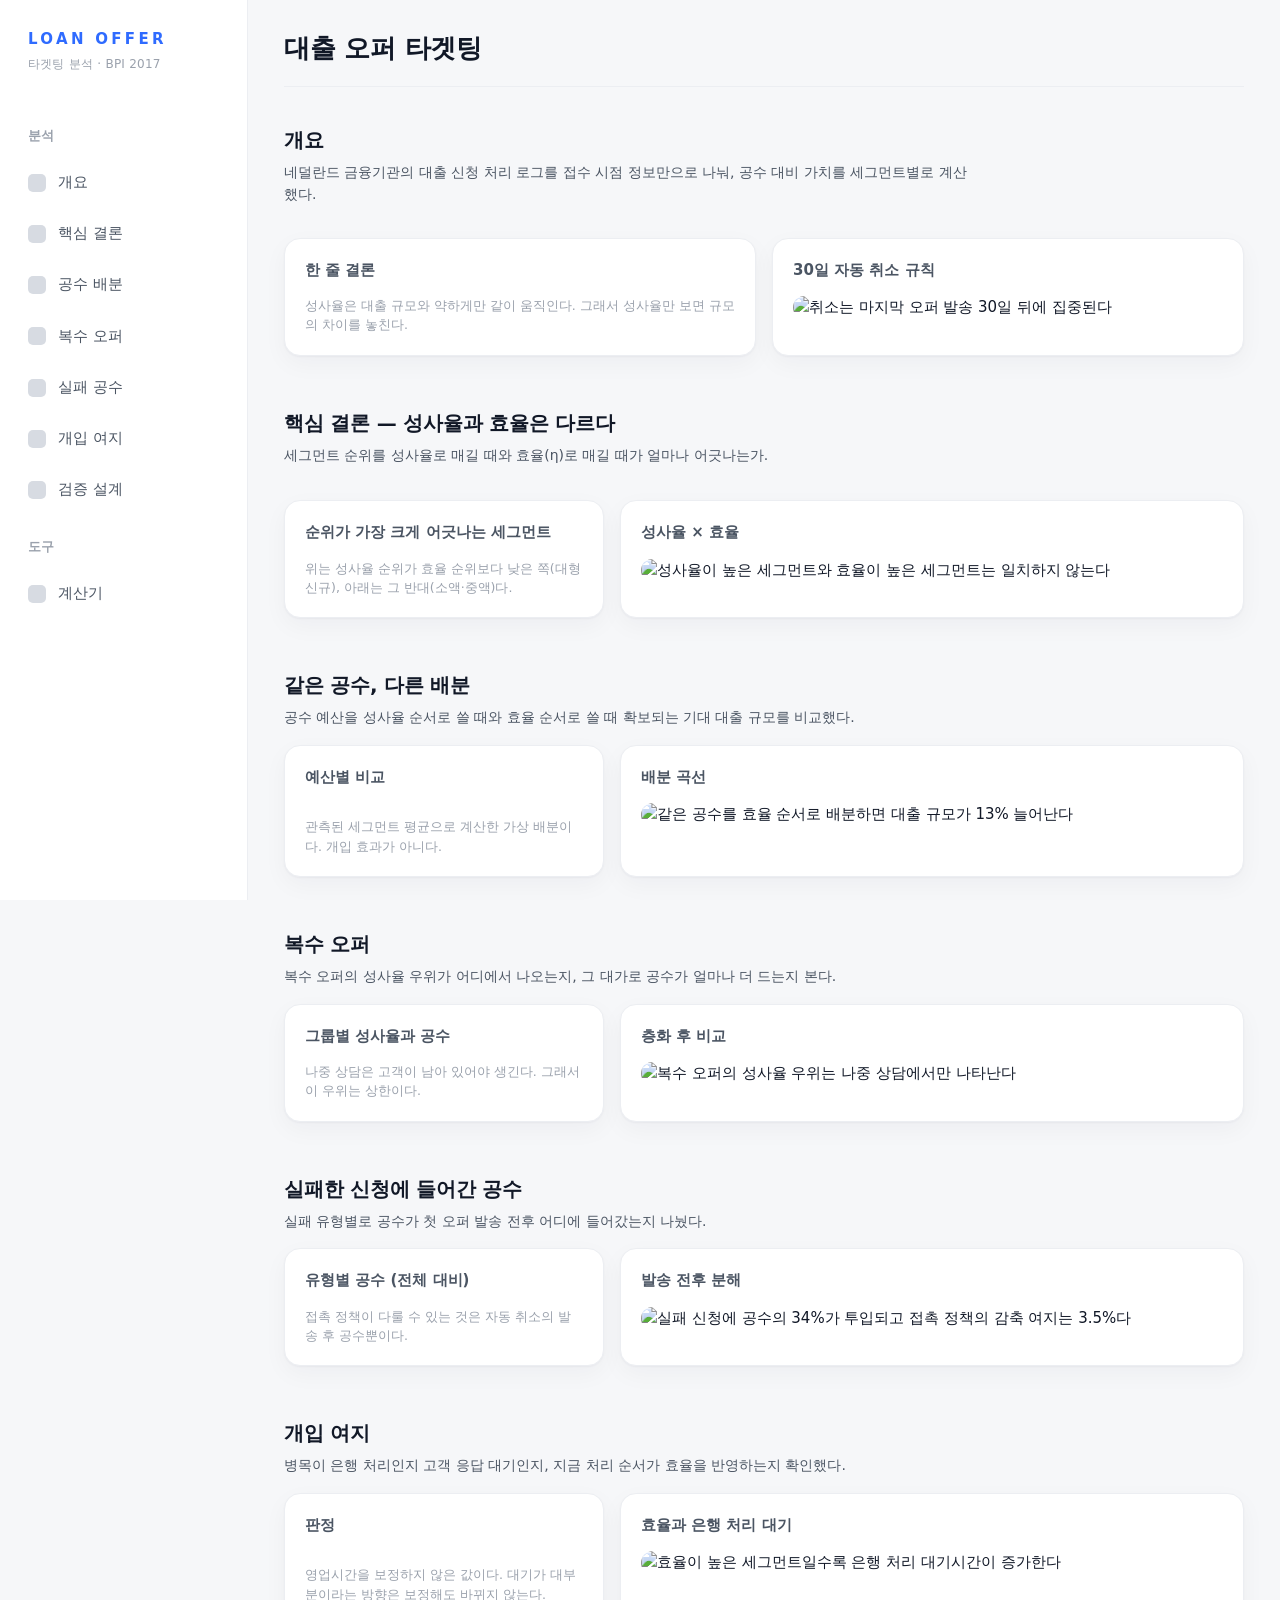
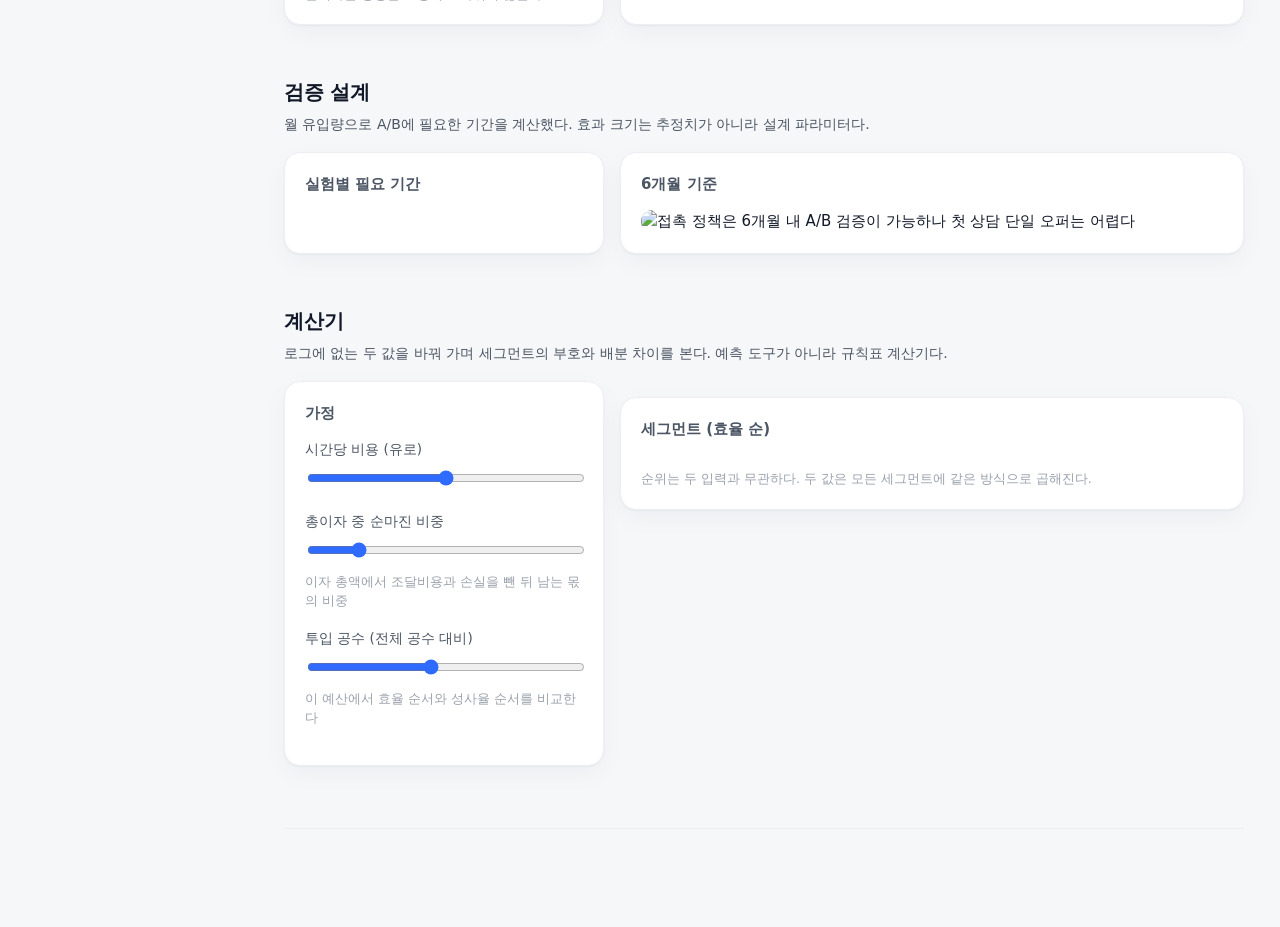
==== app/dashboard/template.html @ 360ca864 "feat: add the scrolling dashboard and fix the margin-share ratio Single HTML page in the template's " ====
<!doctype html>
<html lang="ko">
<head>
<meta charset="utf-8">
<meta name="viewport" content="width=device-width, initial-scale=1">
<title>대출 오퍼 타겟팅 대시보드</title>
<link rel="stylesheet" href="styles.css">
</head>
<body>
<div class="app">
  <aside class="sidebar">
    <div class="brand">
      <div class="brand-mark">LOAN OFFER</div>
      <div class="brand-sub">타겟팅 분석 · BPI 2017</div>
    </div>
    <div class="nav-group">분석</div>
    <a class="nav-item" href="#overview" data-target="overview"><span class="dot"></span>개요</a>
    <a class="nav-item" href="#core" data-target="core"><span class="dot"></span>핵심 결론</a>
    <a class="nav-item" href="#allocation" data-target="allocation"><span class="dot"></span>공수 배분</a>
    <a class="nav-item" href="#multioffer" data-target="multioffer"><span class="dot"></span>복수 오퍼</a>
    <a class="nav-item" href="#failures" data-target="failures"><span class="dot"></span>실패 공수</a>
    <a class="nav-item" href="#intervention" data-target="intervention"><span class="dot"></span>개입 여지</a>
    <a class="nav-item" href="#validation" data-target="validation"><span class="dot"></span>검증 설계</a>
    <div class="nav-group">도구</div>
    <a class="nav-item" href="#calculator" data-target="calculator"><span class="dot"></span>계산기</a>
  </aside>

  <main class="main">
    <div class="topbar">
      <h1>대출 오퍼 타겟팅</h1>
      <div class="meta" id="build-meta"></div>
    </div>

    <section class="section" id="overview">
      <div class="section-head">
        <h2>개요</h2>
        <p>네덜란드 금융기관의 대출 신청 처리 로그를 접수 시점 정보만으로 나눠, 공수 대비 가치를 세그먼트별로 계산했다.</p>
      </div>
      <div class="grid cols-4" id="overview-cards"></div>
      <div class="grid cols-2" style="margin-top:16px">
        <div class="card">
          <h3>한 줄 결론</h3>
          <p id="overview-verdict" style="margin:0;font-size:15px;color:var(--ink)"></p>
          <p class="note">성사율은 대출 규모와 약하게만 같이 움직인다. 그래서 성사율만 보면 규모의 차이를 놓친다.</p>
        </div>
        <div class="card">
          <h3>30일 자동 취소 규칙</h3>
          <div class="figure"><img src="../charts/p1_cancel_gap.png" alt="취소는 마지막 오퍼 발송 30일 뒤에 집중된다"></div>
        </div>
      </div>
    </section>

    <section class="section" id="core">
      <div class="section-head">
        <h2>핵심 결론 — 성사율과 효율은 다르다</h2>
        <p>세그먼트 순위를 성사율로 매길 때와 효율(η)로 매길 때가 얼마나 어긋나는가.</p>
      </div>
      <div class="chips" id="core-chips"></div>
      <div class="grid split">
        <div class="card">
          <h3>순위가 가장 크게 어긋나는 세그먼트</h3>
          <div id="core-mismatch"></div>
          <p class="note">위는 성사율 순위가 효율 순위보다 낮은 쪽(대형 신규), 아래는 그 반대(소액·중액)다.</p>
        </div>
        <div class="card figure">
          <h3>성사율 × 효율</h3>
          <img src="../charts/p5_rate_vs_eta.png" alt="성사율이 높은 세그먼트와 효율이 높은 세그먼트는 일치하지 않는다">
        </div>
      </div>
    </section>

    <section class="section" id="allocation">
      <div class="section-head">
        <h2>같은 공수, 다른 배분</h2>
        <p>공수 예산을 성사율 순서로 쓸 때와 효율 순서로 쓸 때 확보되는 기대 대출 규모를 비교했다.</p>
      </div>
      <div class="grid split">
        <div class="card">
          <h3>예산별 비교</h3>
          <div class="scroll-x"><table id="allocation-table"></table></div>
          <p class="note">관측된 세그먼트 평균으로 계산한 가상 배분이다. 개입 효과가 아니다.</p>
        </div>
        <div class="card figure">
          <h3>배분 곡선</h3>
          <img src="../charts/p5_targeting_curve.png" alt="같은 공수를 효율 순서로 배분하면 대출 규모가 13% 늘어난다">
        </div>
      </div>
    </section>

    <section class="section" id="multioffer">
      <div class="section-head">
        <h2>복수 오퍼</h2>
        <p>복수 오퍼의 성사율 우위가 어디에서 나오는지, 그 대가로 공수가 얼마나 더 드는지 본다.</p>
      </div>
      <div class="grid split">
        <div class="card">
          <h3>그룹별 성사율과 공수</h3>
          <div id="multioffer-bars"></div>
          <p class="note">나중 상담은 고객이 남아 있어야 생긴다. 그래서 이 우위는 상한이다.</p>
        </div>
        <div class="card figure">
          <h3>층화 후 비교</h3>
          <img src="../charts/p6_multi_offer.png" alt="복수 오퍼의 성사율 우위는 나중 상담에서만 나타난다">
        </div>
      </div>
    </section>

    <section class="section" id="failures">
      <div class="section-head">
        <h2>실패한 신청에 들어간 공수</h2>
        <p>실패 유형별로 공수가 첫 오퍼 발송 전후 어디에 들어갔는지 나눴다.</p>
      </div>
      <div class="grid split">
        <div class="card">
          <h3>유형별 공수 (전체 대비)</h3>
          <div id="failure-bars"></div>
          <p class="note">접촉 정책이 다룰 수 있는 것은 자동 취소의 발송 후 공수뿐이다.</p>
        </div>
        <div class="card figure">
          <h3>발송 전후 분해</h3>
          <img src="../charts/p7_failure_effort.png" alt="실패 신청에 공수의 34%가 투입되고 접촉 정책의 감축 여지는 3.5%다">
        </div>
      </div>
    </section>

    <section class="section" id="intervention">
      <div class="section-head">
        <h2>개입 여지</h2>
        <p>병목이 은행 처리인지 고객 응답 대기인지, 지금 처리 순서가 효율을 반영하는지 확인했다.</p>
      </div>
      <div class="grid split">
        <div class="card">
          <h3>판정</h3>
          <div class="scroll-x"><table id="checks-table"></table></div>
          <p class="note">영업시간을 보정하지 않은 값이다. 대기가 대부분이라는 방향은 보정해도 바뀌지 않는다.</p>
        </div>
        <div class="card figure">
          <h3>효율과 은행 처리 대기</h3>
          <img src="../charts/p8_eta_vs_bank_wait.png" alt="효율이 높은 세그먼트일수록 은행 처리 대기시간이 증가한다">
        </div>
      </div>
    </section>

    <section class="section" id="validation">
      <div class="section-head">
        <h2>검증 설계</h2>
        <p>월 유입량으로 A/B에 필요한 기간을 계산했다. 효과 크기는 추정치가 아니라 설계 파라미터다.</p>
      </div>
      <div class="grid split">
        <div class="card">
          <h3>실험별 필요 기간</h3>
          <div class="scroll-x"><table id="experiments-table"></table></div>
        </div>
        <div class="card figure">
          <h3>6개월 기준</h3>
          <img src="../charts/p9_ab_duration.png" alt="접촉 정책은 6개월 내 A/B 검증이 가능하나 첫 상담 단일 오퍼는 어렵다">
        </div>
      </div>
    </section>

    <section class="section" id="calculator">
      <div class="section-head">
        <h2>계산기</h2>
        <p>로그에 없는 두 값을 바꿔 가며 세그먼트의 부호와 배분 차이를 본다. 예측 도구가 아니라 규칙표 계산기다.</p>
      </div>
      <div class="grid split">
        <div class="card">
          <h3>가정</h3>
          <div class="control">
            <label>시간당 비용 (유로) <b id="cost-value"></b></label>
            <input type="range" id="cost" min="10" max="300" step="0.1">
            <div class="hint" id="cost-hint"></div>
          </div>
          <div class="control">
            <label>총이자 중 순마진 비중 <b id="margin-value"></b></label>
            <input type="range" id="margin" min="0" max="30" step="0.1" value="5">
            <div class="hint">이자 총액에서 조달비용과 손실을 뺀 뒤 남는 몫의 비중</div>
          </div>
          <div class="control">
            <label>투입 공수 (전체 공수 대비) <b id="budget-value"></b></label>
            <input type="range" id="budget" min="10" max="100" step="5" value="50">
            <div class="hint">이 예산에서 효율 순서와 성사율 순서를 비교한다</div>
          </div>
          <p class="note" id="breakeven"></p>
        </div>
        <div>
          <div class="grid cols-3" id="calc-cards"></div>
          <div class="card" style="margin-top:16px">
            <h3>세그먼트 (효율 순)</h3>
            <div class="scroll-x"><table id="calc-table"></table></div>
            <p class="note">순위는 두 입력과 무관하다. 두 값은 모든 세그먼트에 같은 방식으로 곱해진다.</p>
          </div>
        </div>
      </div>
    </section>

    <footer class="page-note" id="page-note"></footer>
  </main>
</div>

<script src="data.js"></script>
<script src="dashboard.js"></script>
</body>
</html>
---- app/dashboard/styles.css ----
/* 시안(Analytics Dashboard)의 양식 — 좌측 사이드바, 흰 카드 격자, 파란 강조색. 외부 폰트·CDN을 쓰지 않는다. */

:root {
  --page: #f6f7f9;
  --surface: #ffffff;
  --line: #eceef2;
  --ink: #111827;
  --ink-2: #4b5563;
  --muted: #9aa1ac;
  --accent: #2f6bff;
  --accent-soft: #e9f0ff;
  --good: #16c784;
  --warn: #f97316;
  --bad: #ef4444;
  --radius: 16px;
  --shadow: 0 1px 2px rgba(16, 24, 40, 0.04), 0 8px 24px rgba(16, 24, 40, 0.04);
  --sidebar-width: 248px;
}

* { box-sizing: border-box; }

html { scroll-behavior: smooth; }

body {
  margin: 0;
  background: var(--page);
  color: var(--ink);
  font-family: system-ui, -apple-system, "Malgun Gothic", "Segoe UI", sans-serif;
  font-size: 15px;
  line-height: 1.55;
  -webkit-font-smoothing: antialiased;
}

/* ---------- 레이아웃 ---------- */

.app { display: flex; min-height: 100vh; }

.sidebar {
  position: sticky;
  top: 0;
  align-self: flex-start;
  width: var(--sidebar-width);
  height: 100vh;
  flex: 0 0 var(--sidebar-width);
  background: var(--surface);
  border-right: 1px solid var(--line);
  padding: 28px 16px;
  display: flex;
  flex-direction: column;
  gap: 6px;
}

.brand { padding: 0 12px 28px; }
.brand-mark { font-size: 15px; font-weight: 700; letter-spacing: 0.22em; color: var(--accent); }
.brand-sub { font-size: 12px; color: var(--muted); letter-spacing: 0.02em; margin-top: 4px; }

.nav-group { font-size: 13px; font-weight: 700; color: var(--muted); padding: 18px 12px 8px; }

.nav-item {
  display: flex;
  align-items: center;
  gap: 12px;
  padding: 11px 12px;
  border-radius: 12px;
  color: var(--ink-2);
  text-decoration: none;
  font-size: 15px;
  transition: background 0.15s ease, color 0.15s ease;
}
.nav-item:hover { background: #f3f5f8; }
.nav-item .dot {
  width: 18px; height: 18px; border-radius: 5px;
  background: #d7dbe2; flex: 0 0 18px;
  transition: background 0.15s ease;
}
.nav-item.active { background: var(--accent-soft); color: var(--accent); font-weight: 600; }
.nav-item.active .dot { background: var(--accent); }

.main { flex: 1; min-width: 0; padding: 28px 36px 80px; }

.topbar {
  display: flex;
  align-items: baseline;
  justify-content: space-between;
  gap: 16px;
  padding-bottom: 18px;
  border-bottom: 1px solid var(--line);
  margin-bottom: 28px;
}
.topbar h1 { font-size: 26px; margin: 0; letter-spacing: -0.01em; }
.topbar .meta { font-size: 13px; color: var(--muted); }

/* ---------- 구역 ---------- */

.section { scroll-margin-top: 24px; padding: 10px 0 42px; }
.section-head { margin-bottom: 16px; }
.section-head h2 { font-size: 20px; margin: 0 0 6px; letter-spacing: -0.01em; }
.section-head p { margin: 0; color: var(--ink-2); font-size: 14px; max-width: 78ch; }

.grid { display: grid; gap: 16px; }
.grid.cols-2 { grid-template-columns: repeat(2, minmax(0, 1fr)); }
.grid.cols-3 { grid-template-columns: repeat(3, minmax(0, 1fr)); }
.grid.cols-4 { grid-template-columns: repeat(4, minmax(0, 1fr)); }
.grid.split { grid-template-columns: minmax(0, 320px) minmax(0, 1fr); }

@media (max-width: 1180px) {
  .grid.cols-4 { grid-template-columns: repeat(2, minmax(0, 1fr)); }
  .grid.cols-3, .grid.split { grid-template-columns: minmax(0, 1fr); }
}

.card {
  background: var(--surface);
  border: 1px solid var(--line);
  border-radius: var(--radius);
  box-shadow: var(--shadow);
  padding: 20px;
}
.card h3 { margin: 0 0 14px; font-size: 15px; color: var(--ink-2); font-weight: 600; }
.card .note { margin: 14px 0 0; font-size: 12.5px; color: var(--muted); }

.metric .label { font-size: 13.5px; color: var(--ink-2); }
.metric .value { font-size: 30px; font-weight: 700; letter-spacing: -0.02em; margin-top: 6px; }
.metric .value small { font-size: 16px; font-weight: 600; color: var(--muted); }
.metric .sub { font-size: 12.5px; color: var(--muted); margin-top: 6px; }

.figure img { width: 100%; height: auto; display: block; border-radius: 12px; }

/* ---------- 표 ---------- */

table { width: 100%; border-collapse: collapse; font-size: 14px; }
th, td { padding: 10px 8px; text-align: right; border-bottom: 1px solid var(--line); white-space: nowrap; }
th { font-size: 12.5px; color: var(--muted); font-weight: 600; }
th:first-child, td:first-child { text-align: left; white-space: normal; }
tbody tr:last-child td { border-bottom: none; }
td.pos { color: var(--good); font-weight: 600; }
td.neg { color: var(--bad); font-weight: 600; }

.scroll-x { overflow-x: auto; }

/* ---------- 막대 ---------- */

.bar-row { display: grid; grid-template-columns: minmax(0, 1fr) 96px; align-items: center; gap: 14px; margin-bottom: 12px; }
.bar-row .name { font-size: 13.5px; color: var(--ink); overflow: hidden; text-overflow: ellipsis; white-space: nowrap; }
.bar-row .value { text-align: right; font-size: 13.5px; color: var(--ink-2); }
.bar-track { height: 8px; border-radius: 999px; background: #eef1f6; overflow: hidden; margin-top: 6px; }
.bar-fill { height: 100%; border-radius: 999px; background: linear-gradient(90deg, #2f6bff, #6ea2ff); }
.bar-fill.warm { background: linear-gradient(90deg, var(--warn), var(--bad)); }
.bar-fill.cool { background: linear-gradient(90deg, #12b981, #6ee7b7); }

.chips { display: flex; flex-wrap: wrap; gap: 8px; margin-bottom: 18px; }
.chip {
  background: var(--surface);
  border: 1px solid var(--line);
  border-radius: 999px;
  padding: 7px 14px;
  font-size: 13px;
  color: var(--ink-2);
}
.chip b { color: var(--ink); font-weight: 600; }

/* ---------- 계산기 ---------- */

.control { margin-bottom: 18px; }
.control label { display: flex; justify-content: space-between; font-size: 13.5px; color: var(--ink-2); margin-bottom: 8px; }
.control label b { color: var(--ink); font-variant-numeric: tabular-nums; }
.control input[type="range"] { width: 100%; accent-color: var(--accent); }
.control .hint { font-size: 12.5px; color: var(--muted); margin-top: 6px; }

.verdict { display: flex; align-items: center; gap: 8px; font-size: 13.5px; }
.verdict .pill { border-radius: 999px; padding: 2px 10px; font-size: 12.5px; font-weight: 600; }
.pill.ok { background: #e7f8f1; color: #0f9d6e; }
.pill.no { background: #fdecec; color: #d93a3a; }

footer.page-note {
  margin-top: 20px;
  padding-top: 18px;
  border-top: 1px solid var(--line);
  font-size: 12.5px;
  color: var(--muted);
}

@media (prefers-reduced-motion: reduce) {
  html { scroll-behavior: auto; }
}
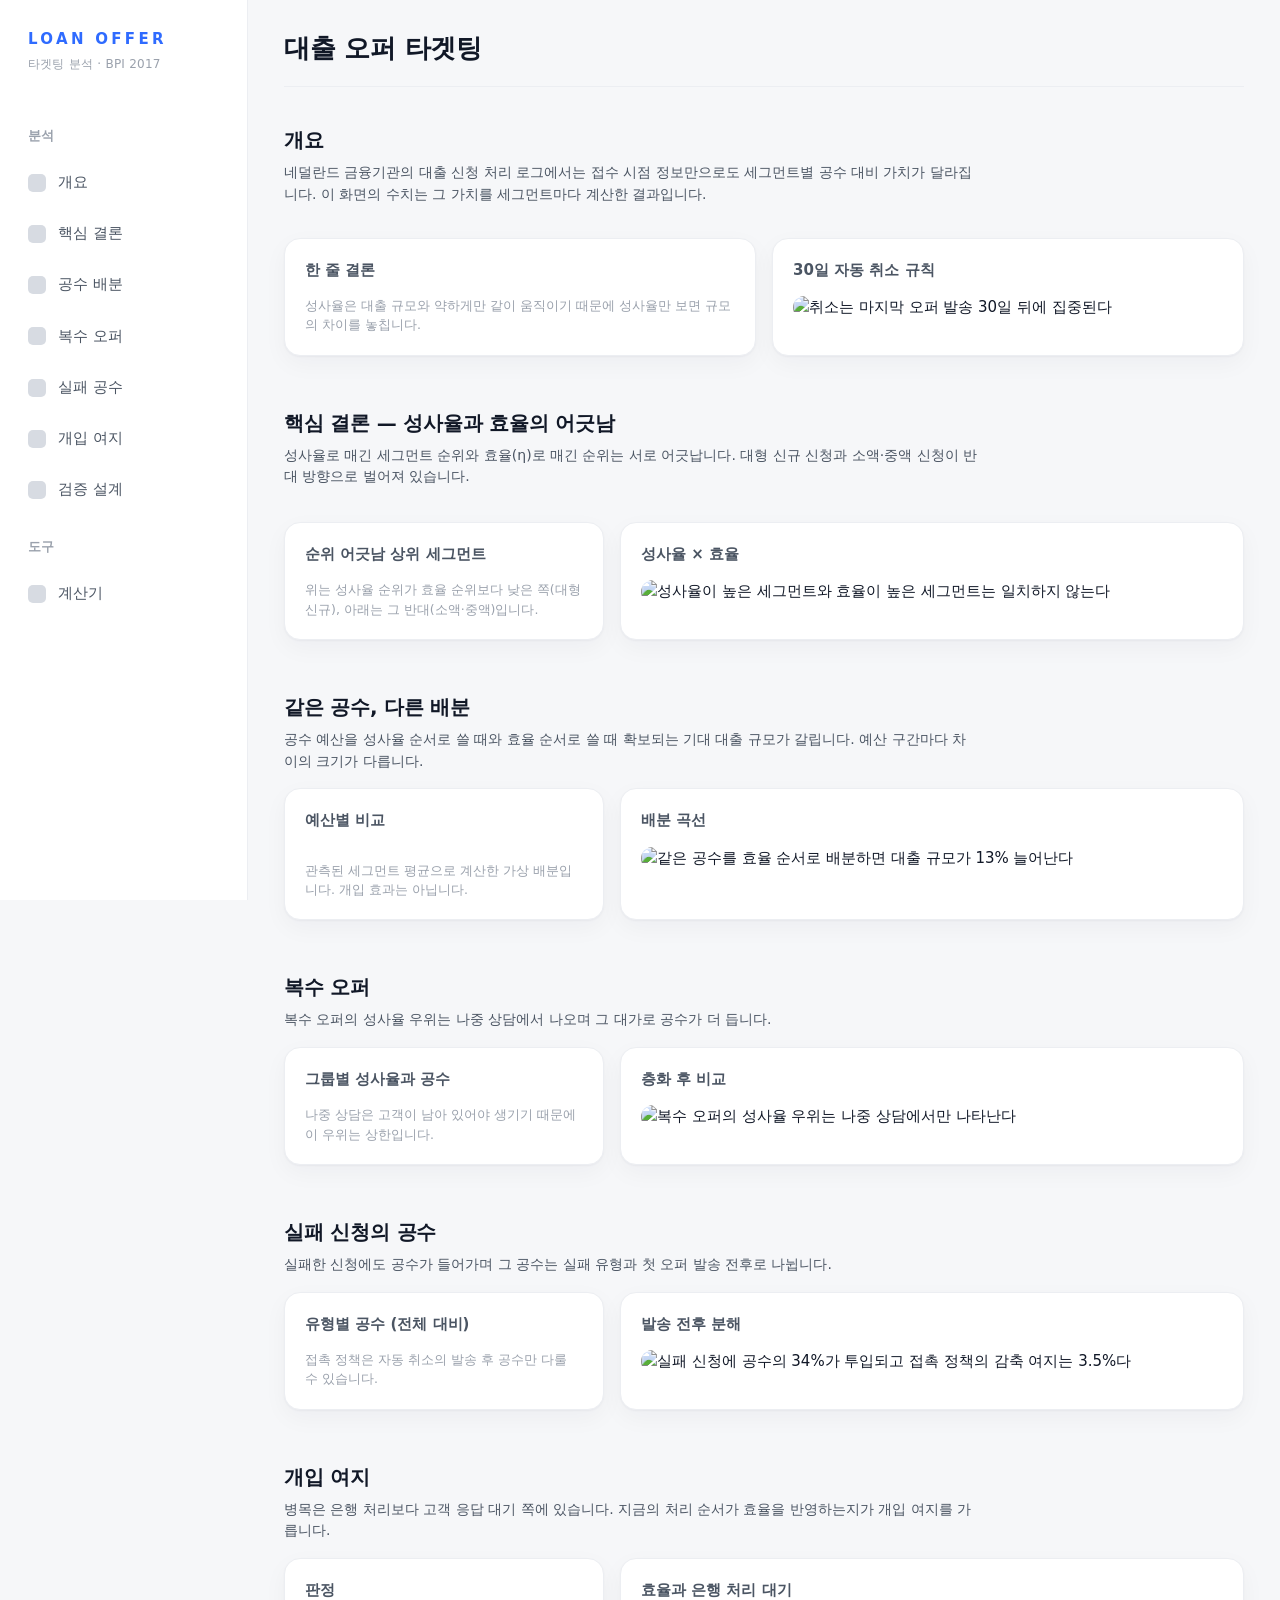
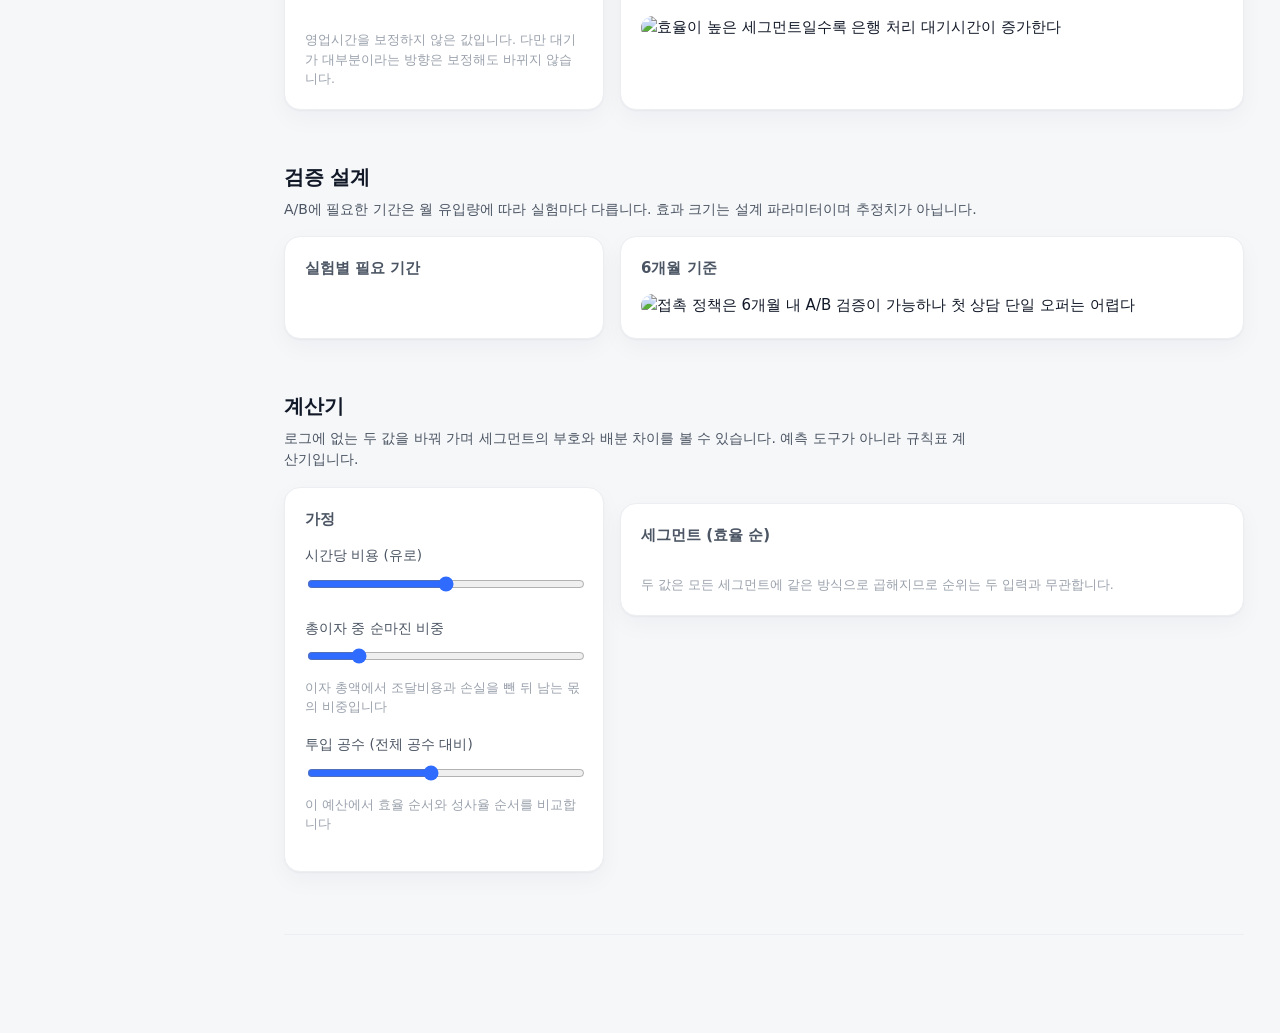
==== commit 7d4b265b: "docs: rewrite dashboard copy for an executive audience Descriptions stated what the analyst did (~본다" ====
--- a/app/dashboard/template.html
+++ b/app/dashboard/template.html
@@ -34,14 +34,14 @@
     <section class="section" id="overview">
       <div class="section-head">
         <h2>개요</h2>
-        <p>네덜란드 금융기관의 대출 신청 처리 로그를 접수 시점 정보만으로 나눠, 공수 대비 가치를 세그먼트별로 계산했다.</p>
+        <p>네덜란드 금융기관의 대출 신청 처리 로그에서는 접수 시점 정보만으로도 세그먼트별 공수 대비 가치가 달라집니다. 이 화면의 수치는 그 가치를 세그먼트마다 계산한 결과입니다.</p>
       </div>
       <div class="grid cols-4" id="overview-cards"></div>
       <div class="grid cols-2" style="margin-top:16px">
         <div class="card">
           <h3>한 줄 결론</h3>
           <p id="overview-verdict" style="margin:0;font-size:15px;color:var(--ink)"></p>
-          <p class="note">성사율은 대출 규모와 약하게만 같이 움직인다. 그래서 성사율만 보면 규모의 차이를 놓친다.</p>
+          <p class="note">성사율은 대출 규모와 약하게만 같이 움직이기 때문에 성사율만 보면 규모의 차이를 놓칩니다.</p>
         </div>
         <div class="card">
           <h3>30일 자동 취소 규칙</h3>
@@ -52,15 +52,15 @@
 
     <section class="section" id="core">
       <div class="section-head">
-        <h2>핵심 결론 — 성사율과 효율은 다르다</h2>
-        <p>세그먼트 순위를 성사율로 매길 때와 효율(η)로 매길 때가 얼마나 어긋나는가.</p>
+        <h2>핵심 결론 — 성사율과 효율의 어긋남</h2>
+        <p>성사율로 매긴 세그먼트 순위와 효율(η)로 매긴 순위는 서로 어긋납니다. 대형 신규 신청과 소액·중액 신청이 반대 방향으로 벌어져 있습니다.</p>
       </div>
       <div class="chips" id="core-chips"></div>
       <div class="grid split">
         <div class="card">
-          <h3>순위가 가장 크게 어긋나는 세그먼트</h3>
+          <h3>순위 어긋남 상위 세그먼트</h3>
           <div id="core-mismatch"></div>
-          <p class="note">위는 성사율 순위가 효율 순위보다 낮은 쪽(대형 신규), 아래는 그 반대(소액·중액)다.</p>
+          <p class="note">위는 성사율 순위가 효율 순위보다 낮은 쪽(대형 신규), 아래는 그 반대(소액·중액)입니다.</p>
         </div>
         <div class="card figure">
           <h3>성사율 × 효율</h3>
@@ -72,13 +72,13 @@
     <section class="section" id="allocation">
       <div class="section-head">
         <h2>같은 공수, 다른 배분</h2>
-        <p>공수 예산을 성사율 순서로 쓸 때와 효율 순서로 쓸 때 확보되는 기대 대출 규모를 비교했다.</p>
+        <p>공수 예산을 성사율 순서로 쓸 때와 효율 순서로 쓸 때 확보되는 기대 대출 규모가 갈립니다. 예산 구간마다 차이의 크기가 다릅니다.</p>
       </div>
       <div class="grid split">
         <div class="card">
           <h3>예산별 비교</h3>
           <div class="scroll-x"><table id="allocation-table"></table></div>
-          <p class="note">관측된 세그먼트 평균으로 계산한 가상 배분이다. 개입 효과가 아니다.</p>
+          <p class="note">관측된 세그먼트 평균으로 계산한 가상 배분입니다. 개입 효과는 아닙니다.</p>
         </div>
         <div class="card figure">
           <h3>배분 곡선</h3>
@@ -90,13 +90,13 @@
     <section class="section" id="multioffer">
       <div class="section-head">
         <h2>복수 오퍼</h2>
-        <p>복수 오퍼의 성사율 우위가 어디에서 나오는지, 그 대가로 공수가 얼마나 더 드는지 본다.</p>
+        <p>복수 오퍼의 성사율 우위는 나중 상담에서 나오며 그 대가로 공수가 더 듭니다.</p>
       </div>
       <div class="grid split">
         <div class="card">
           <h3>그룹별 성사율과 공수</h3>
           <div id="multioffer-bars"></div>
-          <p class="note">나중 상담은 고객이 남아 있어야 생긴다. 그래서 이 우위는 상한이다.</p>
+          <p class="note">나중 상담은 고객이 남아 있어야 생기기 때문에 이 우위는 상한입니다.</p>
         </div>
         <div class="card figure">
           <h3>층화 후 비교</h3>
@@ -107,14 +107,14 @@
 
     <section class="section" id="failures">
       <div class="section-head">
-        <h2>실패한 신청에 들어간 공수</h2>
-        <p>실패 유형별로 공수가 첫 오퍼 발송 전후 어디에 들어갔는지 나눴다.</p>
+        <h2>실패 신청의 공수</h2>
+        <p>실패한 신청에도 공수가 들어가며 그 공수는 실패 유형과 첫 오퍼 발송 전후로 나뉩니다.</p>
       </div>
       <div class="grid split">
         <div class="card">
           <h3>유형별 공수 (전체 대비)</h3>
           <div id="failure-bars"></div>
-          <p class="note">접촉 정책이 다룰 수 있는 것은 자동 취소의 발송 후 공수뿐이다.</p>
+          <p class="note">접촉 정책은 자동 취소의 발송 후 공수만 다룰 수 있습니다.</p>
         </div>
         <div class="card figure">
           <h3>발송 전후 분해</h3>
@@ -126,13 +126,13 @@
     <section class="section" id="intervention">
       <div class="section-head">
         <h2>개입 여지</h2>
-        <p>병목이 은행 처리인지 고객 응답 대기인지, 지금 처리 순서가 효율을 반영하는지 확인했다.</p>
+        <p>병목은 은행 처리보다 고객 응답 대기 쪽에 있습니다. 지금의 처리 순서가 효율을 반영하는지가 개입 여지를 가릅니다.</p>
       </div>
       <div class="grid split">
         <div class="card">
           <h3>판정</h3>
           <div class="scroll-x"><table id="checks-table"></table></div>
-          <p class="note">영업시간을 보정하지 않은 값이다. 대기가 대부분이라는 방향은 보정해도 바뀌지 않는다.</p>
+          <p class="note">영업시간을 보정하지 않은 값입니다. 다만 대기가 대부분이라는 방향은 보정해도 바뀌지 않습니다.</p>
         </div>
         <div class="card figure">
           <h3>효율과 은행 처리 대기</h3>
@@ -144,7 +144,7 @@
     <section class="section" id="validation">
       <div class="section-head">
         <h2>검증 설계</h2>
-        <p>월 유입량으로 A/B에 필요한 기간을 계산했다. 효과 크기는 추정치가 아니라 설계 파라미터다.</p>
+        <p>A/B에 필요한 기간은 월 유입량에 따라 실험마다 다릅니다. 효과 크기는 설계 파라미터이며 추정치가 아닙니다.</p>
       </div>
       <div class="grid split">
         <div class="card">
@@ -161,7 +161,7 @@
     <section class="section" id="calculator">
       <div class="section-head">
         <h2>계산기</h2>
-        <p>로그에 없는 두 값을 바꿔 가며 세그먼트의 부호와 배분 차이를 본다. 예측 도구가 아니라 규칙표 계산기다.</p>
+        <p>로그에 없는 두 값을 바꿔 가며 세그먼트의 부호와 배분 차이를 볼 수 있습니다. 예측 도구가 아니라 규칙표 계산기입니다.</p>
       </div>
       <div class="grid split">
         <div class="card">
@@ -174,12 +174,12 @@
           <div class="control">
             <label>총이자 중 순마진 비중 <b id="margin-value"></b></label>
             <input type="range" id="margin" min="0" max="30" step="0.1" value="5">
-            <div class="hint">이자 총액에서 조달비용과 손실을 뺀 뒤 남는 몫의 비중</div>
+            <div class="hint">이자 총액에서 조달비용과 손실을 뺀 뒤 남는 몫의 비중입니다</div>
           </div>
           <div class="control">
             <label>투입 공수 (전체 공수 대비) <b id="budget-value"></b></label>
             <input type="range" id="budget" min="10" max="100" step="5" value="50">
-            <div class="hint">이 예산에서 효율 순서와 성사율 순서를 비교한다</div>
+            <div class="hint">이 예산에서 효율 순서와 성사율 순서를 비교합니다</div>
           </div>
           <p class="note" id="breakeven"></p>
         </div>
@@ -188,7 +188,7 @@
           <div class="card" style="margin-top:16px">
             <h3>세그먼트 (효율 순)</h3>
             <div class="scroll-x"><table id="calc-table"></table></div>
-            <p class="note">순위는 두 입력과 무관하다. 두 값은 모든 세그먼트에 같은 방식으로 곱해진다.</p>
+            <p class="note">두 값은 모든 세그먼트에 같은 방식으로 곱해지므로 순위는 두 입력과 무관합니다.</p>
           </div>
         </div>
       </div>
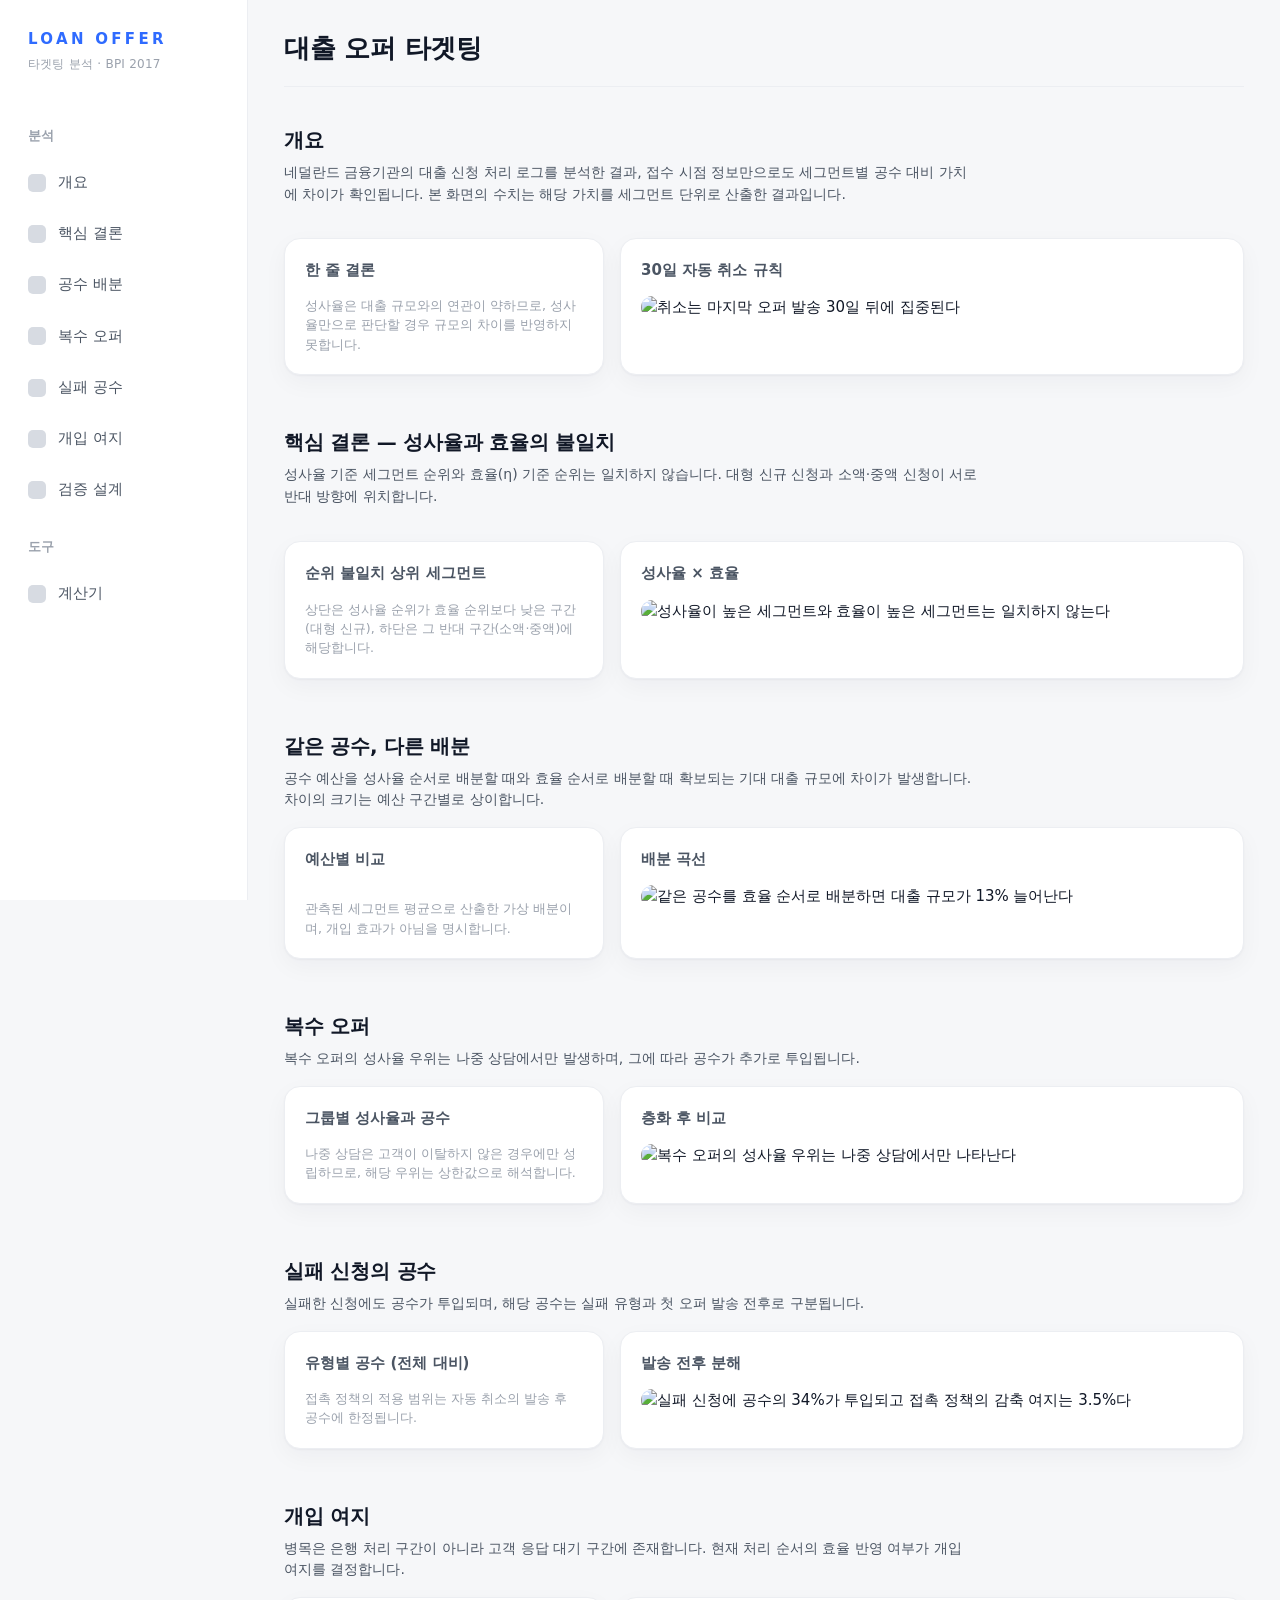
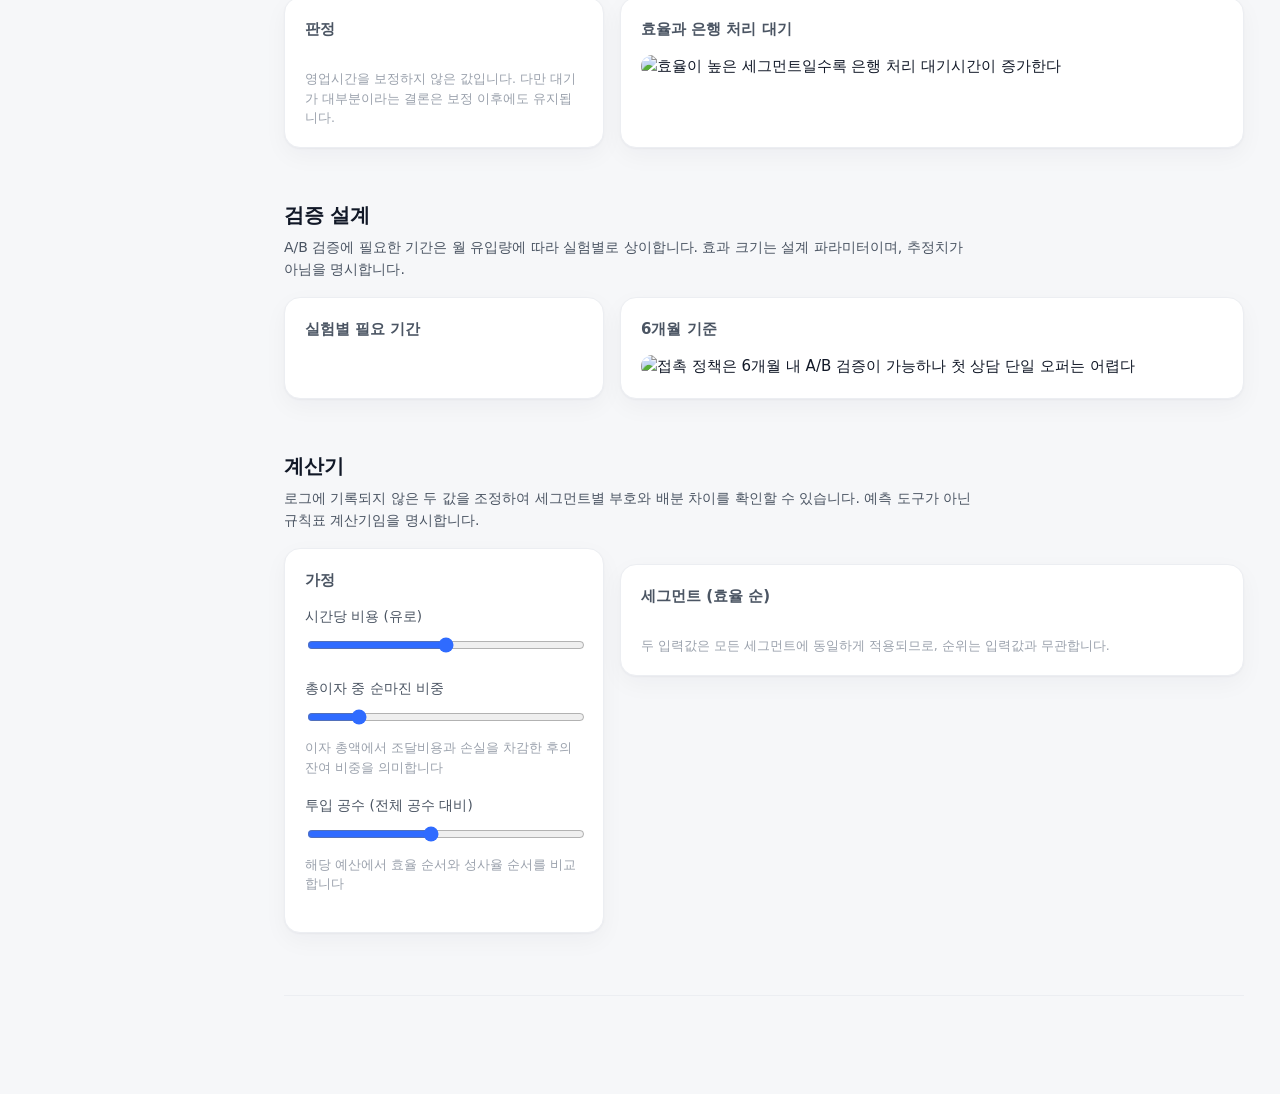
==== commit ada21621: "docs: formal register for dashboard copy, and equal chart width Native colloquial verbs become Sino-" ====
--- a/app/dashboard/template.html
+++ b/app/dashboard/template.html
@@ -34,33 +34,33 @@
     <section class="section" id="overview">
       <div class="section-head">
         <h2>개요</h2>
-        <p>네덜란드 금융기관의 대출 신청 처리 로그에서는 접수 시점 정보만으로도 세그먼트별 공수 대비 가치가 달라집니다. 이 화면의 수치는 그 가치를 세그먼트마다 계산한 결과입니다.</p>
+        <p>네덜란드 금융기관의 대출 신청 처리 로그를 분석한 결과, 접수 시점 정보만으로도 세그먼트별 공수 대비 가치에 차이가 확인됩니다. 본 화면의 수치는 해당 가치를 세그먼트 단위로 산출한 결과입니다.</p>
       </div>
       <div class="grid cols-4" id="overview-cards"></div>
-      <div class="grid cols-2" style="margin-top:16px">
+      <div class="grid split" style="margin-top:16px">
         <div class="card">
           <h3>한 줄 결론</h3>
           <p id="overview-verdict" style="margin:0;font-size:15px;color:var(--ink)"></p>
-          <p class="note">성사율은 대출 규모와 약하게만 같이 움직이기 때문에 성사율만 보면 규모의 차이를 놓칩니다.</p>
-        </div>
-        <div class="card">
+          <p class="note">성사율은 대출 규모와의 연관이 약하므로, 성사율만으로 판단할 경우 규모의 차이를 반영하지 못합니다.</p>
+        </div>
+        <div class="card figure">
           <h3>30일 자동 취소 규칙</h3>
-          <div class="figure"><img src="../charts/p1_cancel_gap.png" alt="취소는 마지막 오퍼 발송 30일 뒤에 집중된다"></div>
+          <img src="../charts/p1_cancel_gap.png" alt="취소는 마지막 오퍼 발송 30일 뒤에 집중된다">
         </div>
       </div>
     </section>
 
     <section class="section" id="core">
       <div class="section-head">
-        <h2>핵심 결론 — 성사율과 효율의 어긋남</h2>
-        <p>성사율로 매긴 세그먼트 순위와 효율(η)로 매긴 순위는 서로 어긋납니다. 대형 신규 신청과 소액·중액 신청이 반대 방향으로 벌어져 있습니다.</p>
+        <h2>핵심 결론 — 성사율과 효율의 불일치</h2>
+        <p>성사율 기준 세그먼트 순위와 효율(η) 기준 순위는 일치하지 않습니다. 대형 신규 신청과 소액·중액 신청이 서로 반대 방향에 위치합니다.</p>
       </div>
       <div class="chips" id="core-chips"></div>
       <div class="grid split">
         <div class="card">
-          <h3>순위 어긋남 상위 세그먼트</h3>
+          <h3>순위 불일치 상위 세그먼트</h3>
           <div id="core-mismatch"></div>
-          <p class="note">위는 성사율 순위가 효율 순위보다 낮은 쪽(대형 신규), 아래는 그 반대(소액·중액)입니다.</p>
+          <p class="note">상단은 성사율 순위가 효율 순위보다 낮은 구간(대형 신규), 하단은 그 반대 구간(소액·중액)에 해당합니다.</p>
         </div>
         <div class="card figure">
           <h3>성사율 × 효율</h3>
@@ -72,13 +72,13 @@
     <section class="section" id="allocation">
       <div class="section-head">
         <h2>같은 공수, 다른 배분</h2>
-        <p>공수 예산을 성사율 순서로 쓸 때와 효율 순서로 쓸 때 확보되는 기대 대출 규모가 갈립니다. 예산 구간마다 차이의 크기가 다릅니다.</p>
+        <p>공수 예산을 성사율 순서로 배분할 때와 효율 순서로 배분할 때 확보되는 기대 대출 규모에 차이가 발생합니다. 차이의 크기는 예산 구간별로 상이합니다.</p>
       </div>
       <div class="grid split">
         <div class="card">
           <h3>예산별 비교</h3>
           <div class="scroll-x"><table id="allocation-table"></table></div>
-          <p class="note">관측된 세그먼트 평균으로 계산한 가상 배분입니다. 개입 효과는 아닙니다.</p>
+          <p class="note">관측된 세그먼트 평균으로 산출한 가상 배분이며, 개입 효과가 아님을 명시합니다.</p>
         </div>
         <div class="card figure">
           <h3>배분 곡선</h3>
@@ -90,13 +90,13 @@
     <section class="section" id="multioffer">
       <div class="section-head">
         <h2>복수 오퍼</h2>
-        <p>복수 오퍼의 성사율 우위는 나중 상담에서 나오며 그 대가로 공수가 더 듭니다.</p>
+        <p>복수 오퍼의 성사율 우위는 나중 상담에서만 발생하며, 그에 따라 공수가 추가로 투입됩니다.</p>
       </div>
       <div class="grid split">
         <div class="card">
           <h3>그룹별 성사율과 공수</h3>
           <div id="multioffer-bars"></div>
-          <p class="note">나중 상담은 고객이 남아 있어야 생기기 때문에 이 우위는 상한입니다.</p>
+          <p class="note">나중 상담은 고객이 이탈하지 않은 경우에만 성립하므로, 해당 우위는 상한값으로 해석합니다.</p>
         </div>
         <div class="card figure">
           <h3>층화 후 비교</h3>
@@ -108,13 +108,13 @@
     <section class="section" id="failures">
       <div class="section-head">
         <h2>실패 신청의 공수</h2>
-        <p>실패한 신청에도 공수가 들어가며 그 공수는 실패 유형과 첫 오퍼 발송 전후로 나뉩니다.</p>
+        <p>실패한 신청에도 공수가 투입되며, 해당 공수는 실패 유형과 첫 오퍼 발송 전후로 구분됩니다.</p>
       </div>
       <div class="grid split">
         <div class="card">
           <h3>유형별 공수 (전체 대비)</h3>
           <div id="failure-bars"></div>
-          <p class="note">접촉 정책은 자동 취소의 발송 후 공수만 다룰 수 있습니다.</p>
+          <p class="note">접촉 정책의 적용 범위는 자동 취소의 발송 후 공수에 한정됩니다.</p>
         </div>
         <div class="card figure">
           <h3>발송 전후 분해</h3>
@@ -126,13 +126,13 @@
     <section class="section" id="intervention">
       <div class="section-head">
         <h2>개입 여지</h2>
-        <p>병목은 은행 처리보다 고객 응답 대기 쪽에 있습니다. 지금의 처리 순서가 효율을 반영하는지가 개입 여지를 가릅니다.</p>
+        <p>병목은 은행 처리 구간이 아니라 고객 응답 대기 구간에 존재합니다. 현재 처리 순서의 효율 반영 여부가 개입 여지를 결정합니다.</p>
       </div>
       <div class="grid split">
         <div class="card">
           <h3>판정</h3>
           <div class="scroll-x"><table id="checks-table"></table></div>
-          <p class="note">영업시간을 보정하지 않은 값입니다. 다만 대기가 대부분이라는 방향은 보정해도 바뀌지 않습니다.</p>
+          <p class="note">영업시간을 보정하지 않은 값입니다. 다만 대기가 대부분이라는 결론은 보정 이후에도 유지됩니다.</p>
         </div>
         <div class="card figure">
           <h3>효율과 은행 처리 대기</h3>
@@ -144,7 +144,7 @@
     <section class="section" id="validation">
       <div class="section-head">
         <h2>검증 설계</h2>
-        <p>A/B에 필요한 기간은 월 유입량에 따라 실험마다 다릅니다. 효과 크기는 설계 파라미터이며 추정치가 아닙니다.</p>
+        <p>A/B 검증에 필요한 기간은 월 유입량에 따라 실험별로 상이합니다. 효과 크기는 설계 파라미터이며, 추정치가 아님을 명시합니다.</p>
       </div>
       <div class="grid split">
         <div class="card">
@@ -161,7 +161,7 @@
     <section class="section" id="calculator">
       <div class="section-head">
         <h2>계산기</h2>
-        <p>로그에 없는 두 값을 바꿔 가며 세그먼트의 부호와 배분 차이를 볼 수 있습니다. 예측 도구가 아니라 규칙표 계산기입니다.</p>
+        <p>로그에 기록되지 않은 두 값을 조정하여 세그먼트별 부호와 배분 차이를 확인할 수 있습니다. 예측 도구가 아닌 규칙표 계산기임을 명시합니다.</p>
       </div>
       <div class="grid split">
         <div class="card">
@@ -174,12 +174,12 @@
           <div class="control">
             <label>총이자 중 순마진 비중 <b id="margin-value"></b></label>
             <input type="range" id="margin" min="0" max="30" step="0.1" value="5">
-            <div class="hint">이자 총액에서 조달비용과 손실을 뺀 뒤 남는 몫의 비중입니다</div>
+            <div class="hint">이자 총액에서 조달비용과 손실을 차감한 후의 잔여 비중을 의미합니다</div>
           </div>
           <div class="control">
             <label>투입 공수 (전체 공수 대비) <b id="budget-value"></b></label>
             <input type="range" id="budget" min="10" max="100" step="5" value="50">
-            <div class="hint">이 예산에서 효율 순서와 성사율 순서를 비교합니다</div>
+            <div class="hint">해당 예산에서 효율 순서와 성사율 순서를 비교합니다</div>
           </div>
           <p class="note" id="breakeven"></p>
         </div>
@@ -188,7 +188,7 @@
           <div class="card" style="margin-top:16px">
             <h3>세그먼트 (효율 순)</h3>
             <div class="scroll-x"><table id="calc-table"></table></div>
-            <p class="note">두 값은 모든 세그먼트에 같은 방식으로 곱해지므로 순위는 두 입력과 무관합니다.</p>
+            <p class="note">두 입력값은 모든 세그먼트에 동일하게 적용되므로, 순위는 입력값과 무관합니다.</p>
           </div>
         </div>
       </div>
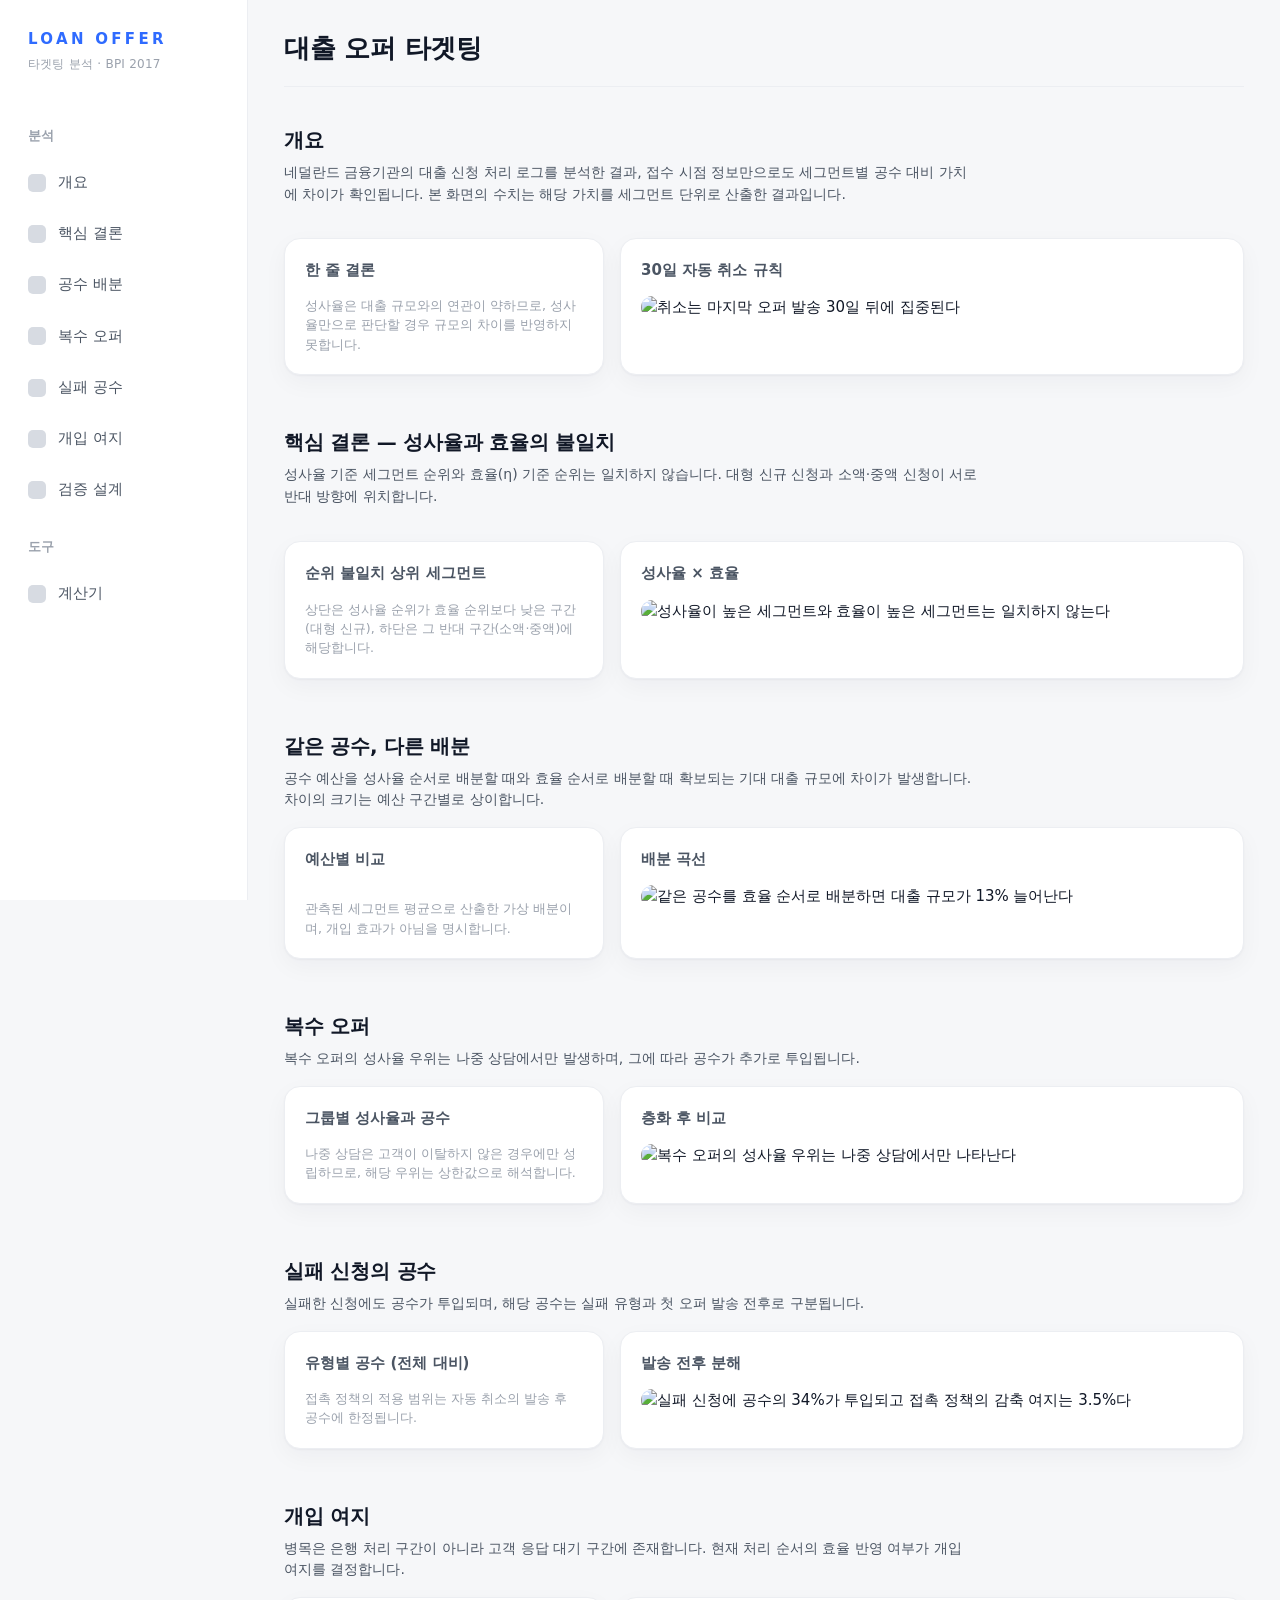
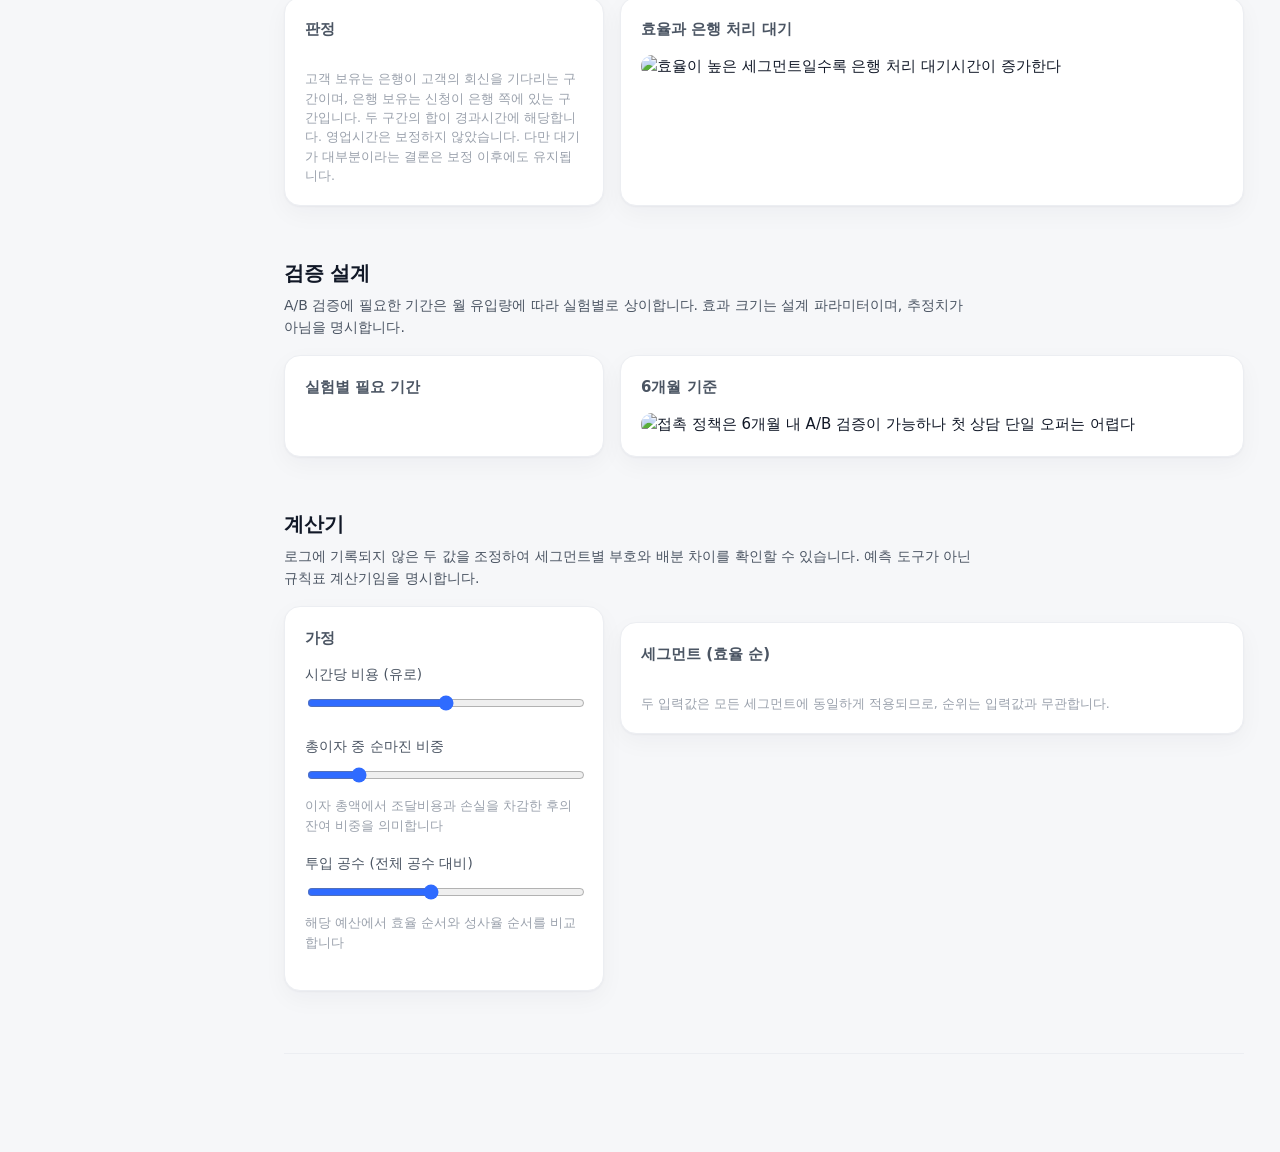
==== commit 530567f3: "feat: 판정 표의 지표 이름을 화면 표기로 바꾼다 산출 스크립트 19가 쓴 영문 라벨이 대시보드에 그대로 노출되어, 무엇을 측정한 값인지 읽어낼 수 없었다.  - 표시 이름은 " ====
--- a/app/dashboard/template.html
+++ b/app/dashboard/template.html
@@ -132,7 +132,7 @@
         <div class="card">
           <h3>판정</h3>
           <div class="scroll-x"><table id="checks-table"></table></div>
-          <p class="note">영업시간을 보정하지 않은 값입니다. 다만 대기가 대부분이라는 결론은 보정 이후에도 유지됩니다.</p>
+          <p class="note">고객 보유는 은행이 고객의 회신을 기다리는 구간이며, 은행 보유는 신청이 은행 쪽에 있는 구간입니다. 두 구간의 합이 경과시간에 해당합니다. 영업시간은 보정하지 않았습니다. 다만 대기가 대부분이라는 결론은 보정 이후에도 유지됩니다.</p>
         </div>
         <div class="card figure">
           <h3>효율과 은행 처리 대기</h3>
--- a/app/dashboard/styles.css
+++ b/app/dashboard/styles.css
@@ -132,6 +132,9 @@
 th { font-size: 12.5px; color: var(--muted); font-weight: 600; }
 th:first-child, td:first-child { text-align: left; white-space: normal; }
 tbody tr:last-child td { border-bottom: none; }
+td .cell-note { display: block; margin-top: 5px; font-size: 12.5px; color: var(--muted);
+                font-weight: 400; line-height: 1.55; white-space: normal; }
+th:not(:first-child), td:not(:first-child) { vertical-align: top; }
 td.pos { color: var(--good); font-weight: 600; }
 td.neg { color: var(--bad); font-weight: 600; }
 
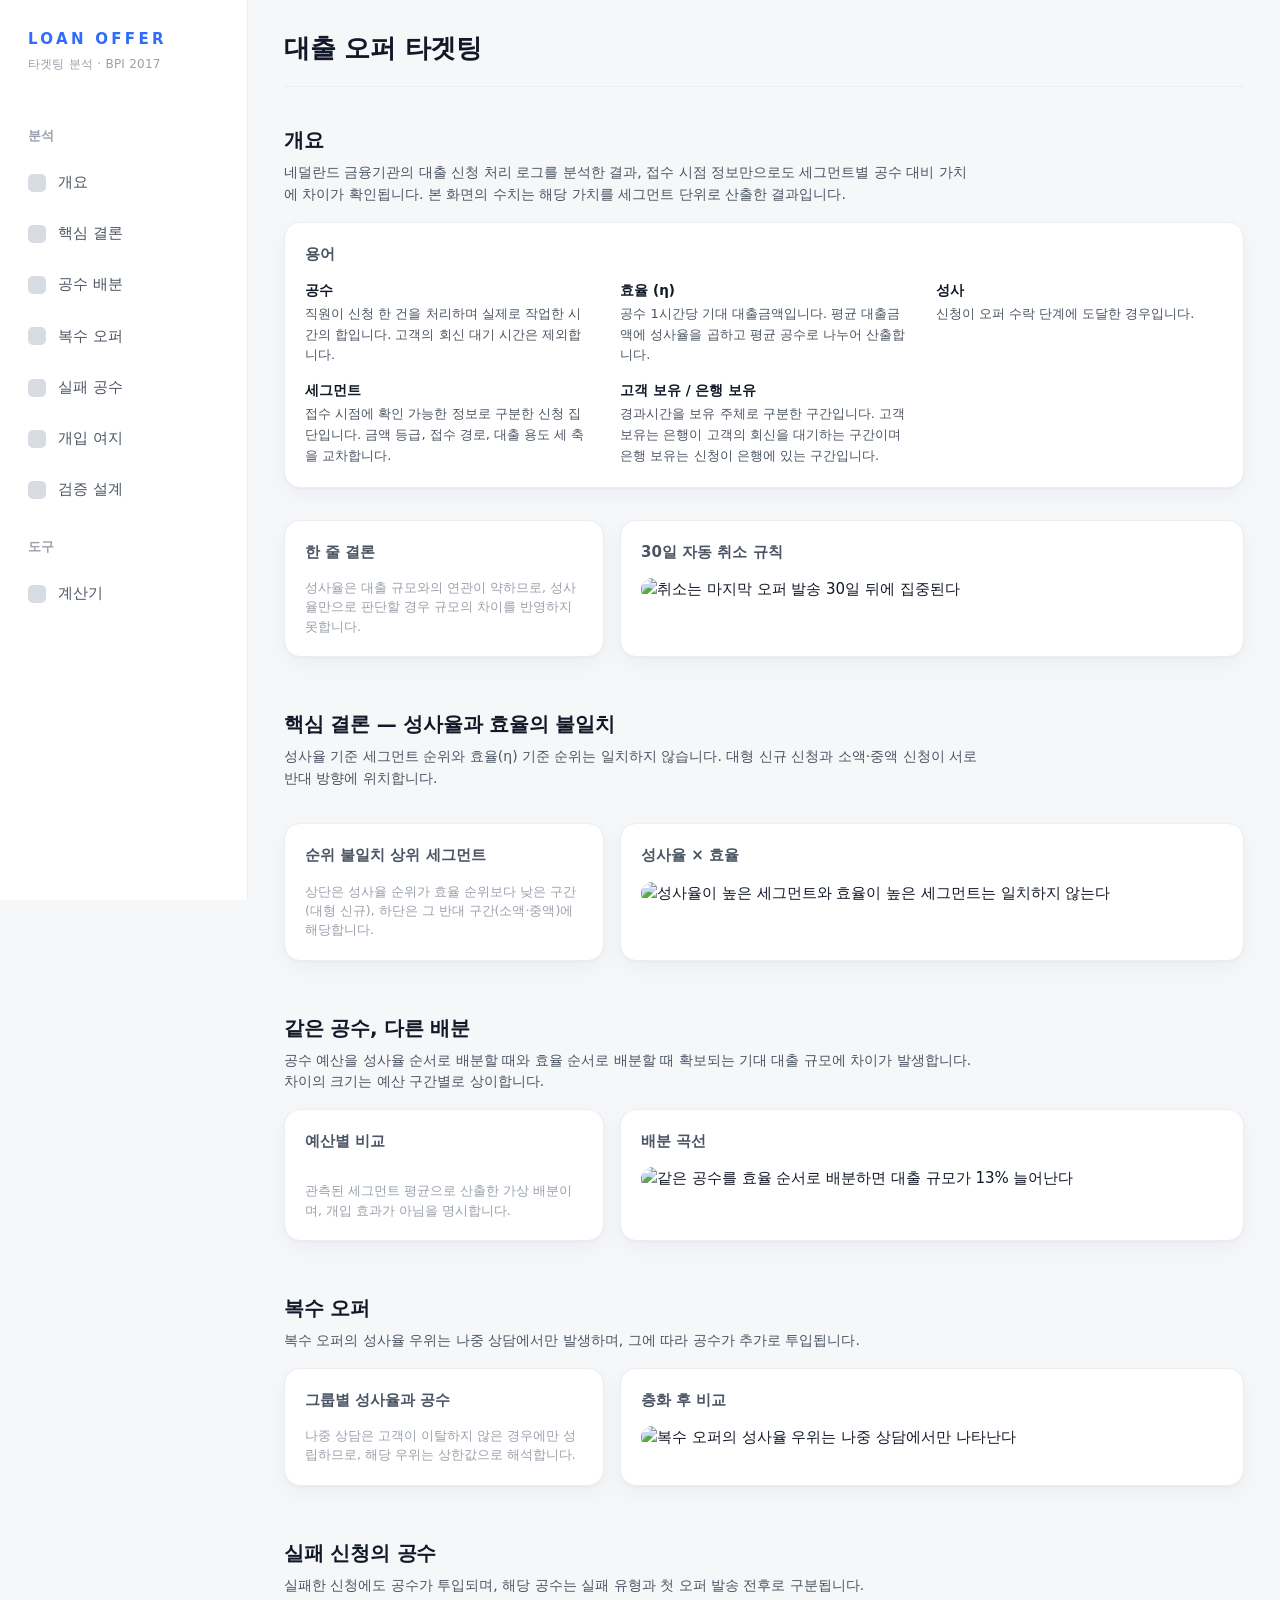
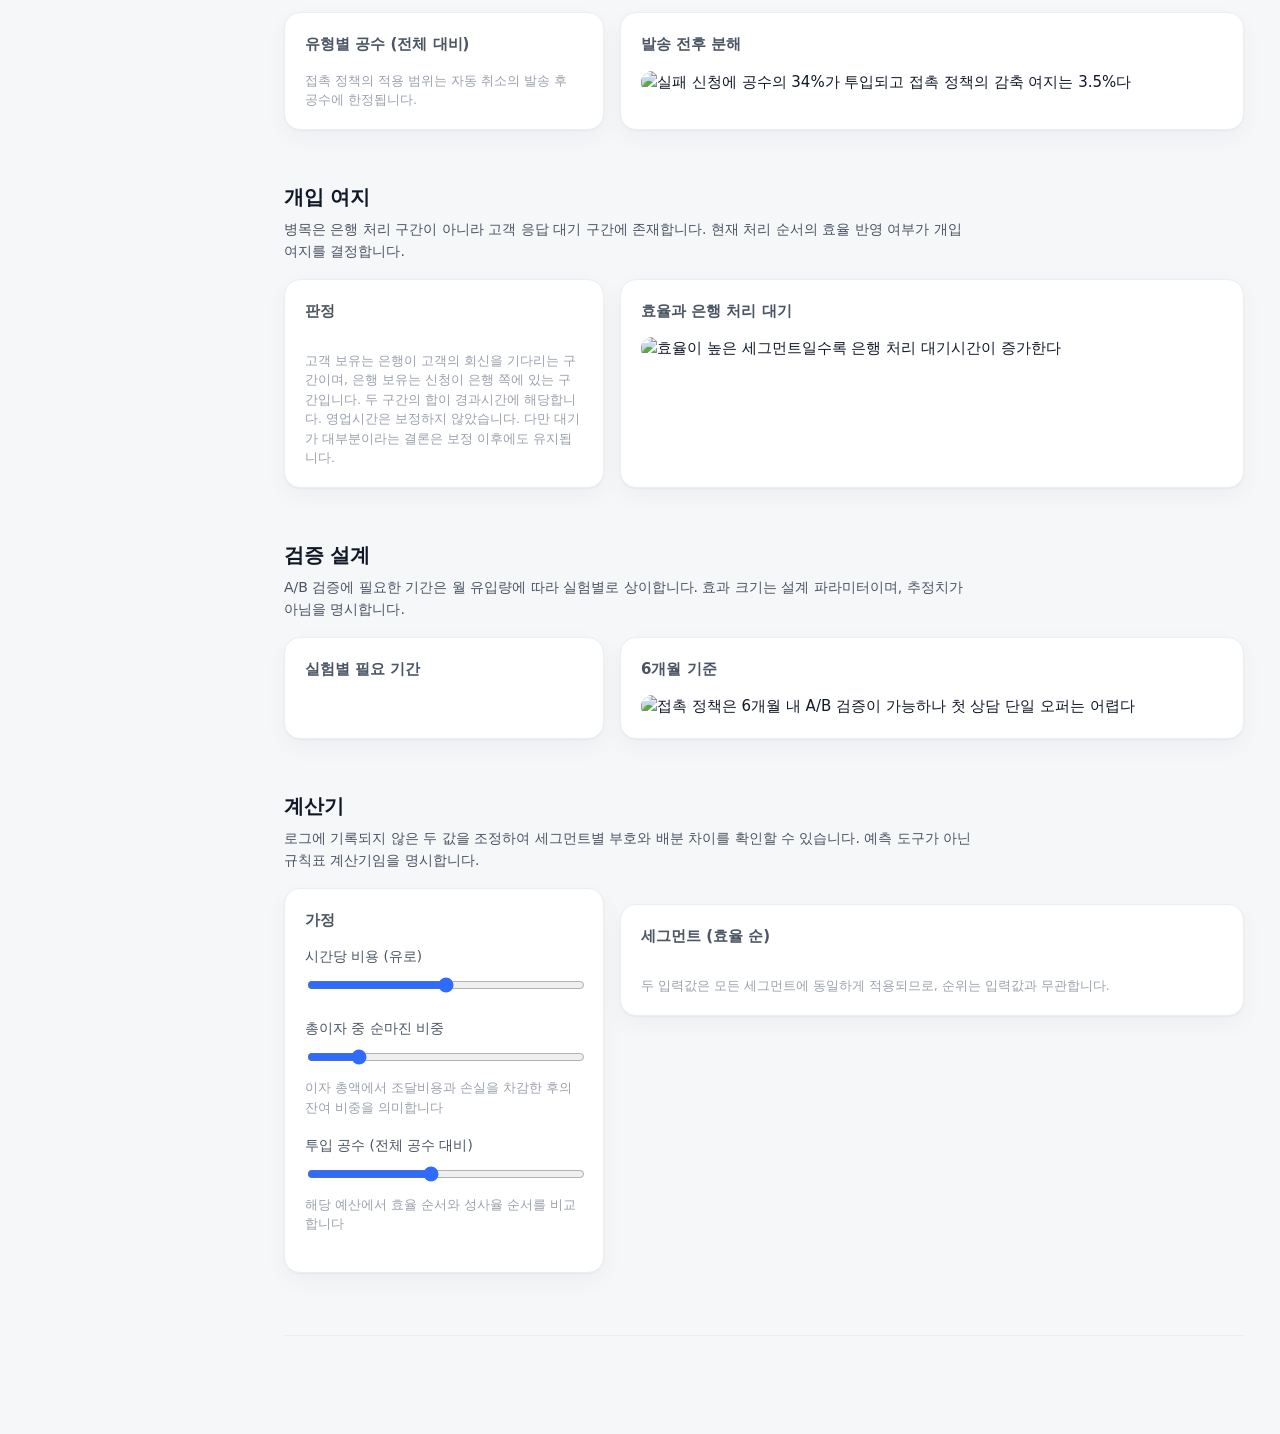
==== commit 2c401aa4: "feat: 개요 상단에 용어 카드를 넣는다 공수 설명이 지표 카드의 보조 문장과 최하단 각주에만 있어 눈에 띄지 않았다. 공수·효율(η)·성사·세그먼트·보유 주체 5종을 개요 첫 " ====
--- a/app/dashboard/template.html
+++ b/app/dashboard/template.html
@@ -36,7 +36,32 @@
         <h2>개요</h2>
         <p>네덜란드 금융기관의 대출 신청 처리 로그를 분석한 결과, 접수 시점 정보만으로도 세그먼트별 공수 대비 가치에 차이가 확인됩니다. 본 화면의 수치는 해당 가치를 세그먼트 단위로 산출한 결과입니다.</p>
       </div>
-      <div class="grid cols-4" id="overview-cards"></div>
+      <div class="card glossary">
+        <h3>용어</h3>
+        <dl>
+          <div>
+            <dt>공수</dt>
+            <dd>직원이 신청 한 건을 처리하며 실제로 작업한 시간의 합입니다. 고객의 회신 대기 시간은 제외합니다.</dd>
+          </div>
+          <div>
+            <dt>효율 (η)</dt>
+            <dd>공수 1시간당 기대 대출금액입니다. 평균 대출금액에 성사율을 곱하고 평균 공수로 나누어 산출합니다.</dd>
+          </div>
+          <div>
+            <dt>성사</dt>
+            <dd>신청이 오퍼 수락 단계에 도달한 경우입니다.</dd>
+          </div>
+          <div>
+            <dt>세그먼트</dt>
+            <dd>접수 시점에 확인 가능한 정보로 구분한 신청 집단입니다. 금액 등급, 접수 경로, 대출 용도 세 축을 교차합니다.</dd>
+          </div>
+          <div>
+            <dt>고객 보유 / 은행 보유</dt>
+            <dd>경과시간을 보유 주체로 구분한 구간입니다. 고객 보유는 은행이 고객의 회신을 대기하는 구간이며 은행 보유는 신청이 은행에 있는 구간입니다.</dd>
+          </div>
+        </dl>
+      </div>
+      <div class="grid cols-4" id="overview-cards" style="margin-top:16px"></div>
       <div class="grid split" style="margin-top:16px">
         <div class="card">
           <h3>한 줄 결론</h3>
--- a/app/dashboard/styles.css
+++ b/app/dashboard/styles.css
@@ -123,6 +123,10 @@
 .metric .value small { font-size: 16px; font-weight: 600; color: var(--muted); }
 .metric .sub { font-size: 12.5px; color: var(--muted); margin-top: 6px; }
 
+.glossary dl { margin: 0; display: grid; gap: 14px 28px; grid-template-columns: repeat(auto-fit, minmax(280px, 1fr)); }
+.glossary dt { font-size: 13.5px; font-weight: 600; color: var(--ink); }
+.glossary dd { margin: 3px 0 0; font-size: 13px; color: var(--ink-2); line-height: 1.6; }
+
 .figure img { width: 100%; height: auto; display: block; border-radius: 12px; }
 
 /* ---------- 표 ---------- */
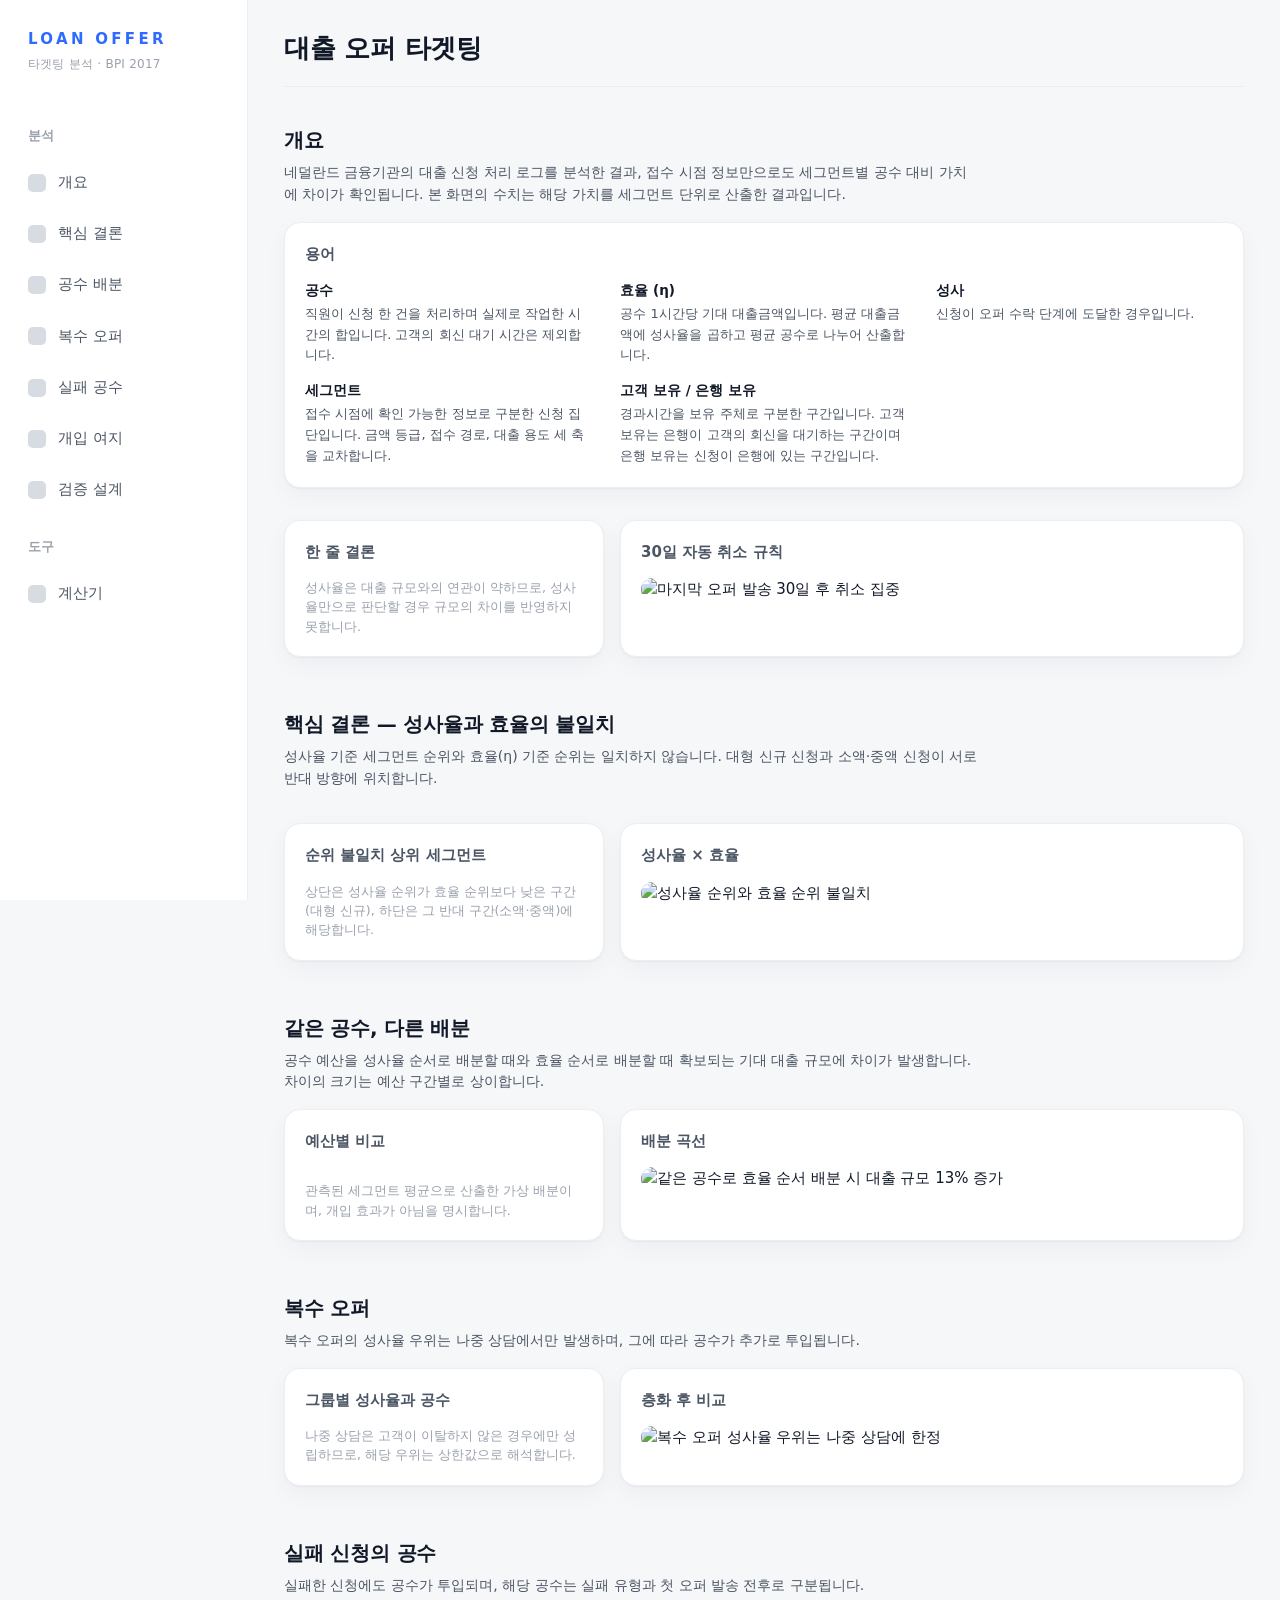
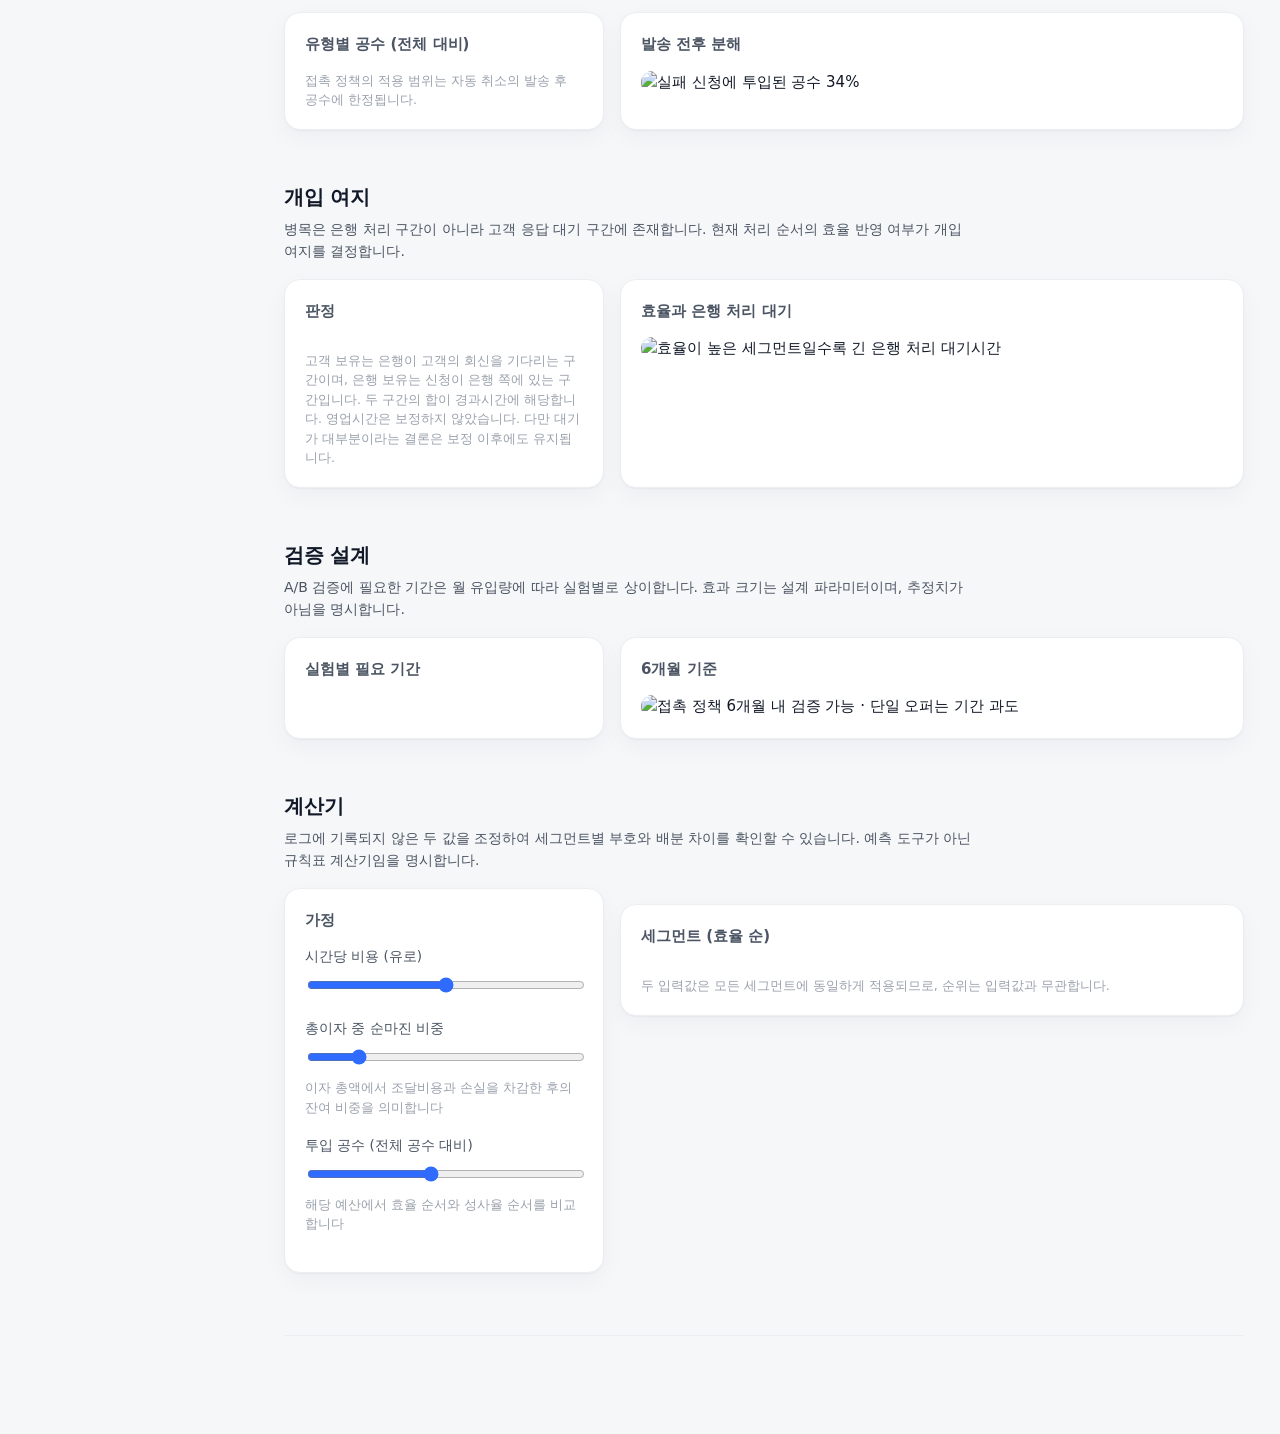
==== commit fb47cdf4: "style: 도표 문구를 경영진 보고 어조로 재작성한다 도표 7개의 제목을 결론형 명사구로 바꾸고(30자 이내), 부제·각주의 종결을 순수 명사 하나로 통일했다. 구어 서술어(늘어" ====
--- a/app/dashboard/template.html
+++ b/app/dashboard/template.html
@@ -70,7 +70,7 @@
         </div>
         <div class="card figure">
           <h3>30일 자동 취소 규칙</h3>
-          <img src="../charts/p1_cancel_gap.png" alt="취소는 마지막 오퍼 발송 30일 뒤에 집중된다">
+          <img src="../charts/p1_cancel_gap.png" alt="마지막 오퍼 발송 30일 후 취소 집중">
         </div>
       </div>
     </section>
@@ -89,7 +89,7 @@
         </div>
         <div class="card figure">
           <h3>성사율 × 효율</h3>
-          <img src="../charts/p5_rate_vs_eta.png" alt="성사율이 높은 세그먼트와 효율이 높은 세그먼트는 일치하지 않는다">
+          <img src="../charts/p5_rate_vs_eta.png" alt="성사율 순위와 효율 순위 불일치">
         </div>
       </div>
     </section>
@@ -107,7 +107,7 @@
         </div>
         <div class="card figure">
           <h3>배분 곡선</h3>
-          <img src="../charts/p5_targeting_curve.png" alt="같은 공수를 효율 순서로 배분하면 대출 규모가 13% 늘어난다">
+          <img src="../charts/p5_targeting_curve.png" alt="같은 공수로 효율 순서 배분 시 대출 규모 13% 증가">
         </div>
       </div>
     </section>
@@ -125,7 +125,7 @@
         </div>
         <div class="card figure">
           <h3>층화 후 비교</h3>
-          <img src="../charts/p6_multi_offer.png" alt="복수 오퍼의 성사율 우위는 나중 상담에서만 나타난다">
+          <img src="../charts/p6_multi_offer.png" alt="복수 오퍼 성사율 우위는 나중 상담에 한정">
         </div>
       </div>
     </section>
@@ -143,7 +143,7 @@
         </div>
         <div class="card figure">
           <h3>발송 전후 분해</h3>
-          <img src="../charts/p7_failure_effort.png" alt="실패 신청에 공수의 34%가 투입되고 접촉 정책의 감축 여지는 3.5%다">
+          <img src="../charts/p7_failure_effort.png" alt="실패 신청에 투입된 공수 34%">
         </div>
       </div>
     </section>
@@ -161,7 +161,7 @@
         </div>
         <div class="card figure">
           <h3>효율과 은행 처리 대기</h3>
-          <img src="../charts/p8_eta_vs_bank_wait.png" alt="효율이 높은 세그먼트일수록 은행 처리 대기시간이 증가한다">
+          <img src="../charts/p8_eta_vs_bank_wait.png" alt="효율이 높은 세그먼트일수록 긴 은행 처리 대기시간">
         </div>
       </div>
     </section>
@@ -178,7 +178,7 @@
         </div>
         <div class="card figure">
           <h3>6개월 기준</h3>
-          <img src="../charts/p9_ab_duration.png" alt="접촉 정책은 6개월 내 A/B 검증이 가능하나 첫 상담 단일 오퍼는 어렵다">
+          <img src="../charts/p9_ab_duration.png" alt="접촉 정책 6개월 내 검증 가능 · 단일 오퍼는 기간 과도">
         </div>
       </div>
     </section>
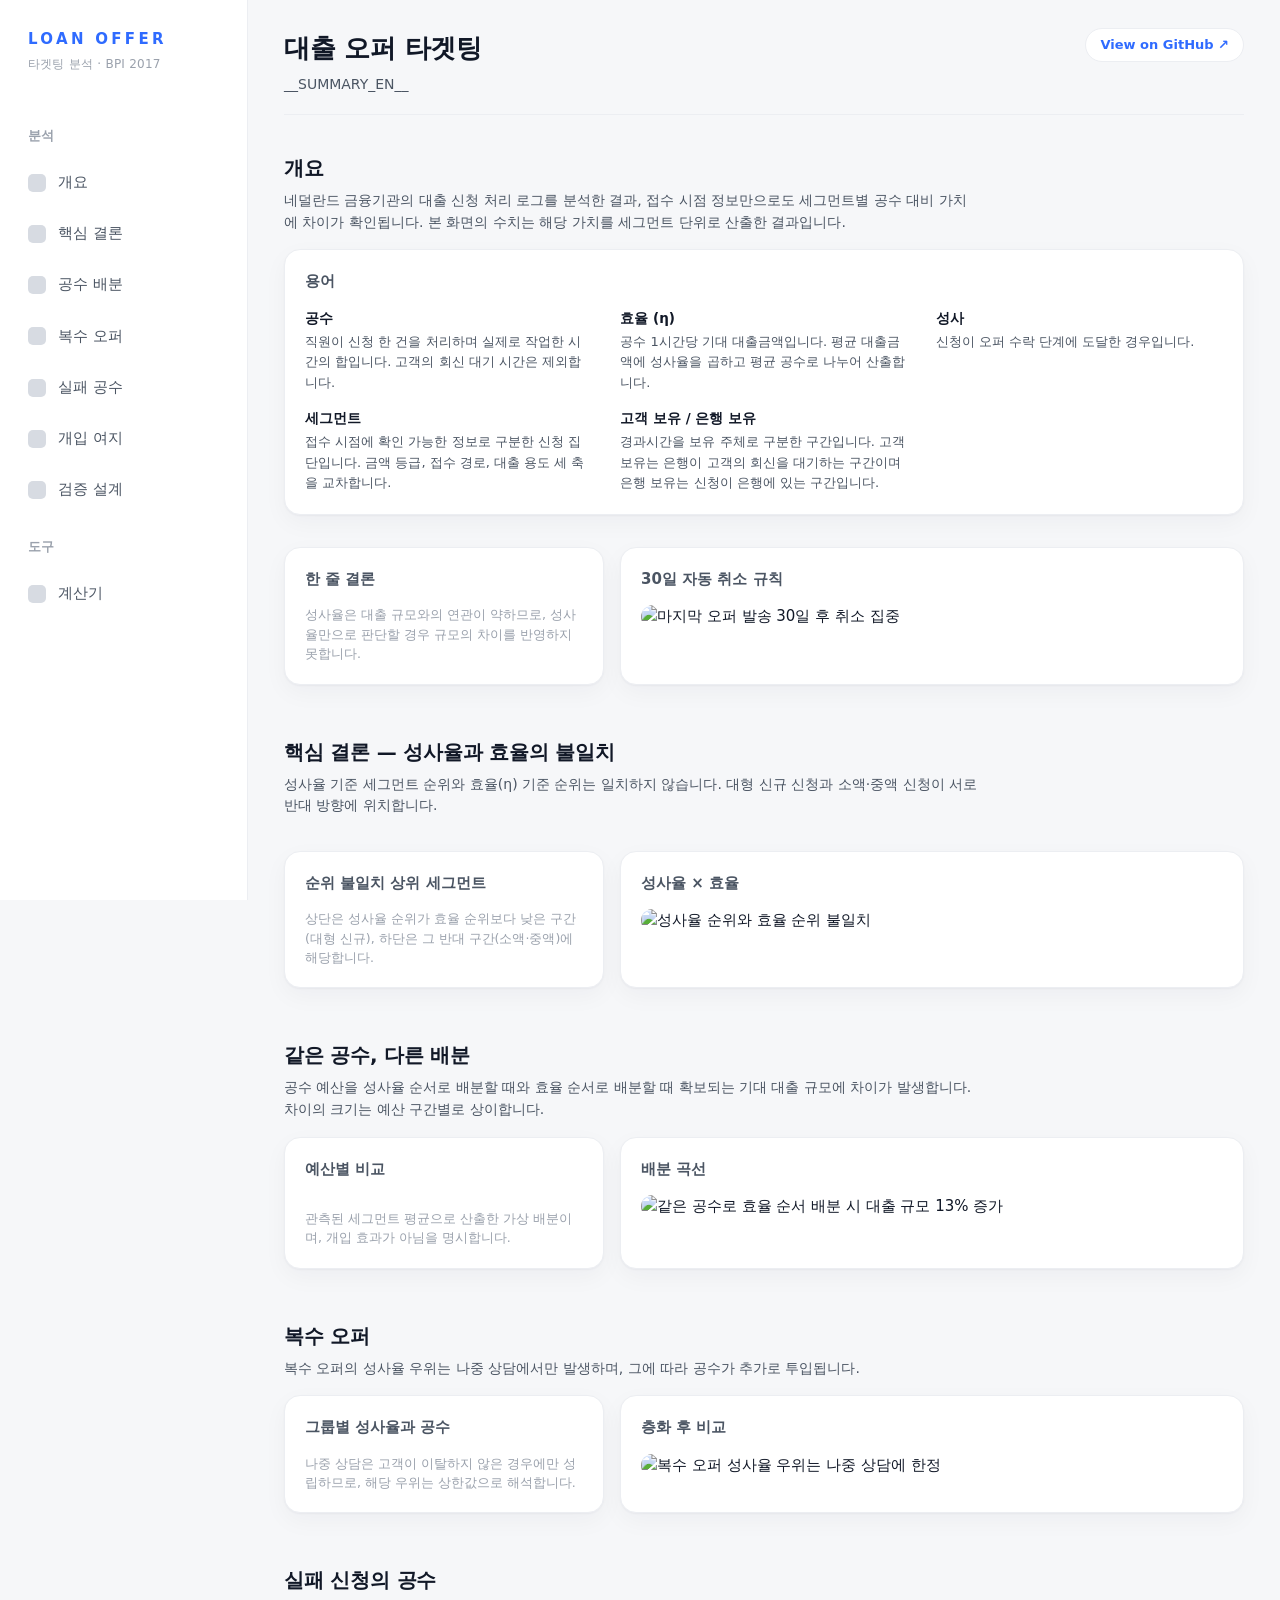
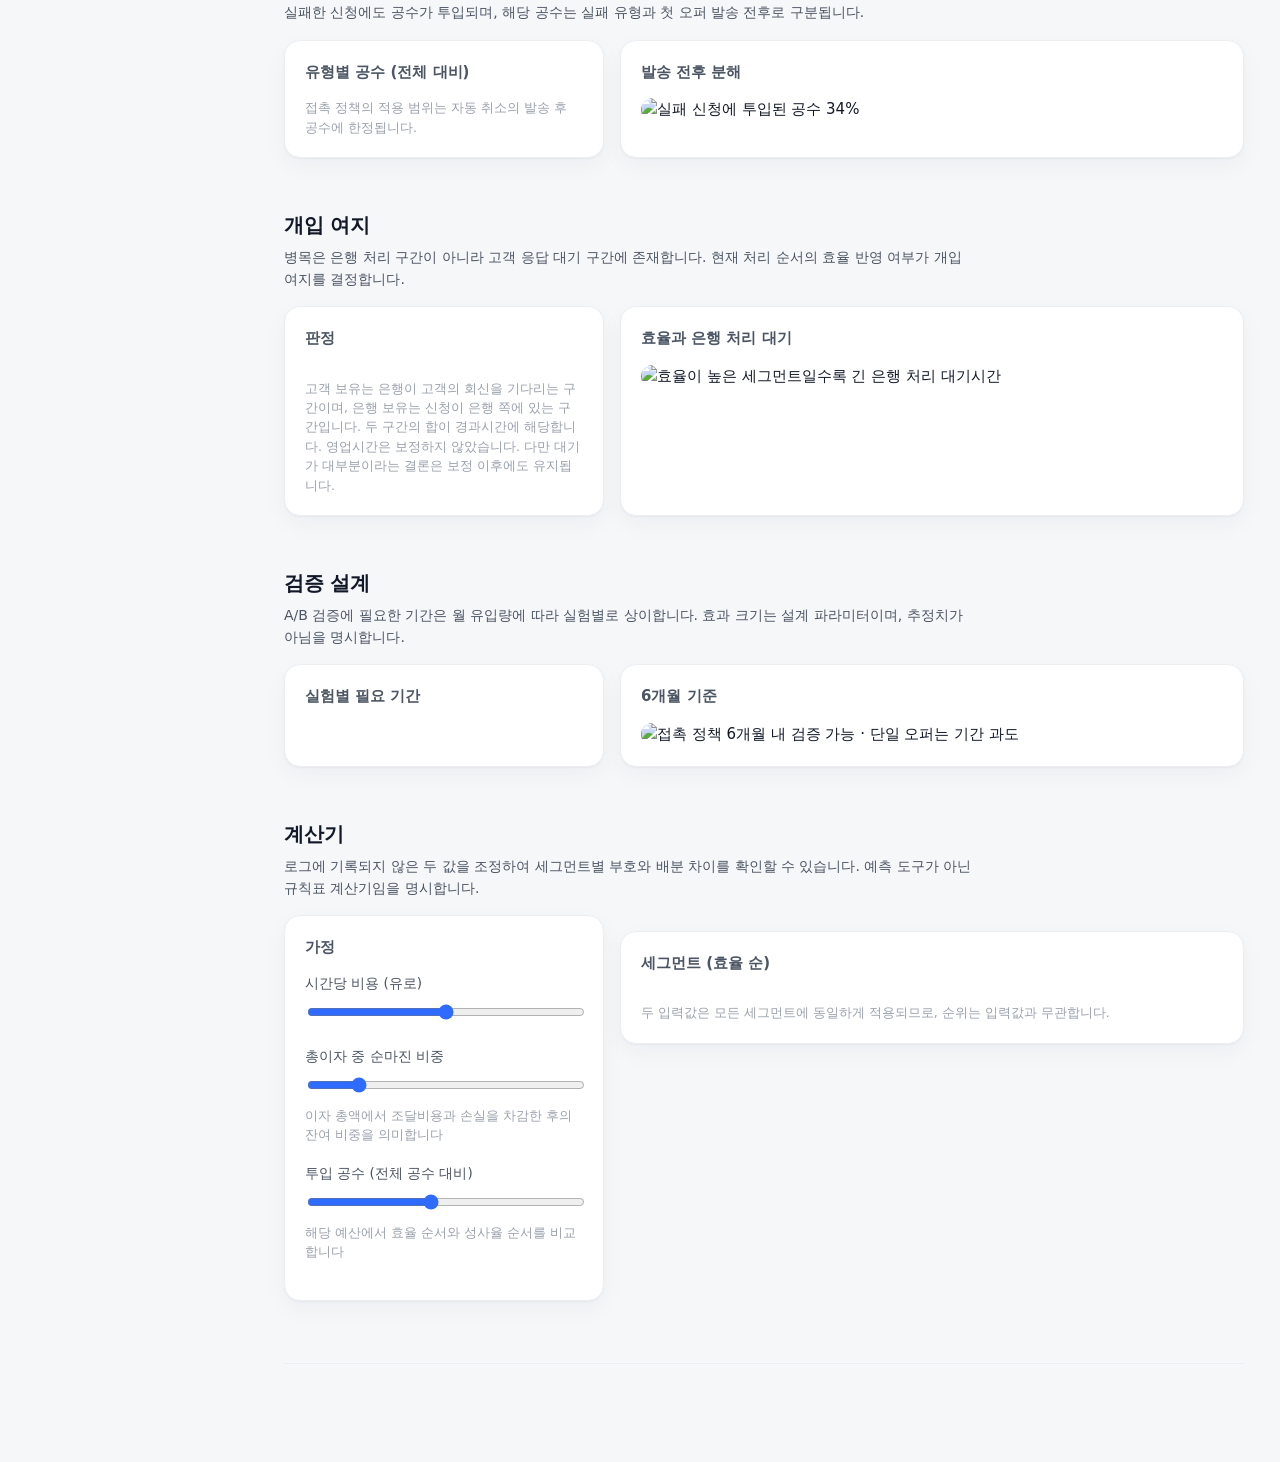
==== commit 54f4ef38: "feat: 대시보드를 GitHub Pages로 배포하고 링크 미리보기를 붙인다 대시보드를 공유용 대표 링크로 쓰기 위해 outputs/dashboard/를 그대로 배포 가능한 폴더" ====
--- a/app/dashboard/template.html
+++ b/app/dashboard/template.html
@@ -27,8 +27,14 @@
 
   <main class="main">
     <div class="topbar">
-      <h1>대출 오퍼 타겟팅</h1>
-      <div class="meta" id="build-meta"></div>
+      <div class="title-block">
+        <h1>대출 오퍼 타겟팅</h1>
+        <p class="lede-en" lang="en">__SUMMARY_EN__</p>
+      </div>
+      <div class="topbar-side">
+        <a class="repo-link" href="__REPO_URL__" target="_blank" rel="noopener" lang="en">View on GitHub ↗</a>
+        <div class="meta" id="build-meta"></div>
+      </div>
     </div>
 
     <section class="section" id="overview">
@@ -70,7 +76,7 @@
         </div>
         <div class="card figure">
           <h3>30일 자동 취소 규칙</h3>
-          <img src="../charts/p1_cancel_gap.png" alt="마지막 오퍼 발송 30일 후 취소 집중">
+          <img src="charts/p1_cancel_gap.png" alt="마지막 오퍼 발송 30일 후 취소 집중">
         </div>
       </div>
     </section>
@@ -89,7 +95,7 @@
         </div>
         <div class="card figure">
           <h3>성사율 × 효율</h3>
-          <img src="../charts/p5_rate_vs_eta.png" alt="성사율 순위와 효율 순위 불일치">
+          <img src="charts/p5_rate_vs_eta.png" alt="성사율 순위와 효율 순위 불일치">
         </div>
       </div>
     </section>
@@ -107,7 +113,7 @@
         </div>
         <div class="card figure">
           <h3>배분 곡선</h3>
-          <img src="../charts/p5_targeting_curve.png" alt="같은 공수로 효율 순서 배분 시 대출 규모 13% 증가">
+          <img src="charts/p5_targeting_curve.png" alt="같은 공수로 효율 순서 배분 시 대출 규모 13% 증가">
         </div>
       </div>
     </section>
@@ -125,7 +131,7 @@
         </div>
         <div class="card figure">
           <h3>층화 후 비교</h3>
-          <img src="../charts/p6_multi_offer.png" alt="복수 오퍼 성사율 우위는 나중 상담에 한정">
+          <img src="charts/p6_multi_offer.png" alt="복수 오퍼 성사율 우위는 나중 상담에 한정">
         </div>
       </div>
     </section>
@@ -143,7 +149,7 @@
         </div>
         <div class="card figure">
           <h3>발송 전후 분해</h3>
-          <img src="../charts/p7_failure_effort.png" alt="실패 신청에 투입된 공수 34%">
+          <img src="charts/p7_failure_effort.png" alt="실패 신청에 투입된 공수 34%">
         </div>
       </div>
     </section>
@@ -161,7 +167,7 @@
         </div>
         <div class="card figure">
           <h3>효율과 은행 처리 대기</h3>
-          <img src="../charts/p8_eta_vs_bank_wait.png" alt="효율이 높은 세그먼트일수록 긴 은행 처리 대기시간">
+          <img src="charts/p8_eta_vs_bank_wait.png" alt="효율이 높은 세그먼트일수록 긴 은행 처리 대기시간">
         </div>
       </div>
     </section>
@@ -178,7 +184,7 @@
         </div>
         <div class="card figure">
           <h3>6개월 기준</h3>
-          <img src="../charts/p9_ab_duration.png" alt="접촉 정책 6개월 내 검증 가능 · 단일 오퍼는 기간 과도">
+          <img src="charts/p9_ab_duration.png" alt="접촉 정책 6개월 내 검증 가능 · 단일 오퍼는 기간 과도">
         </div>
       </div>
     </section>
--- a/app/dashboard/styles.css
+++ b/app/dashboard/styles.css
@@ -80,15 +80,39 @@
 
 .topbar {
   display: flex;
-  align-items: baseline;
+  align-items: flex-start;
   justify-content: space-between;
-  gap: 16px;
+  gap: 24px;
   padding-bottom: 18px;
   border-bottom: 1px solid var(--line);
   margin-bottom: 28px;
 }
 .topbar h1 { font-size: 26px; margin: 0; letter-spacing: -0.01em; }
-.topbar .meta { font-size: 13px; color: var(--muted); }
+.topbar .lede-en { margin: 6px 0 0; font-size: 14px; color: var(--ink-2); max-width: 72ch; }
+.topbar-side { display: flex; flex-direction: column; align-items: flex-end; gap: 8px; flex: 0 0 auto; }
+.topbar .meta { font-size: 13px; color: var(--muted); white-space: nowrap; }
+.repo-link {
+  font-size: 13px;
+  font-weight: 600;
+  color: var(--accent);
+  text-decoration: none;
+  background: var(--surface);
+  border: 1px solid var(--line);
+  border-radius: 999px;
+  padding: 6px 14px;
+  white-space: nowrap;
+}
+.repo-link:hover { background: var(--accent-soft); }
+
+@media (max-width: 860px) {
+  .topbar { flex-direction: column; }
+  .topbar-side { align-items: flex-start; }
+}
+
+/* 링크 미리보기 캡처 전용 — 평소 화면에는 적용되지 않는다 */
+.preview-mode .glossary,
+.preview-mode #overview .section-head { display: none; }
+.preview-mode #overview-cards { margin-top: 0 !important; }
 
 /* ---------- 구역 ---------- */
 
